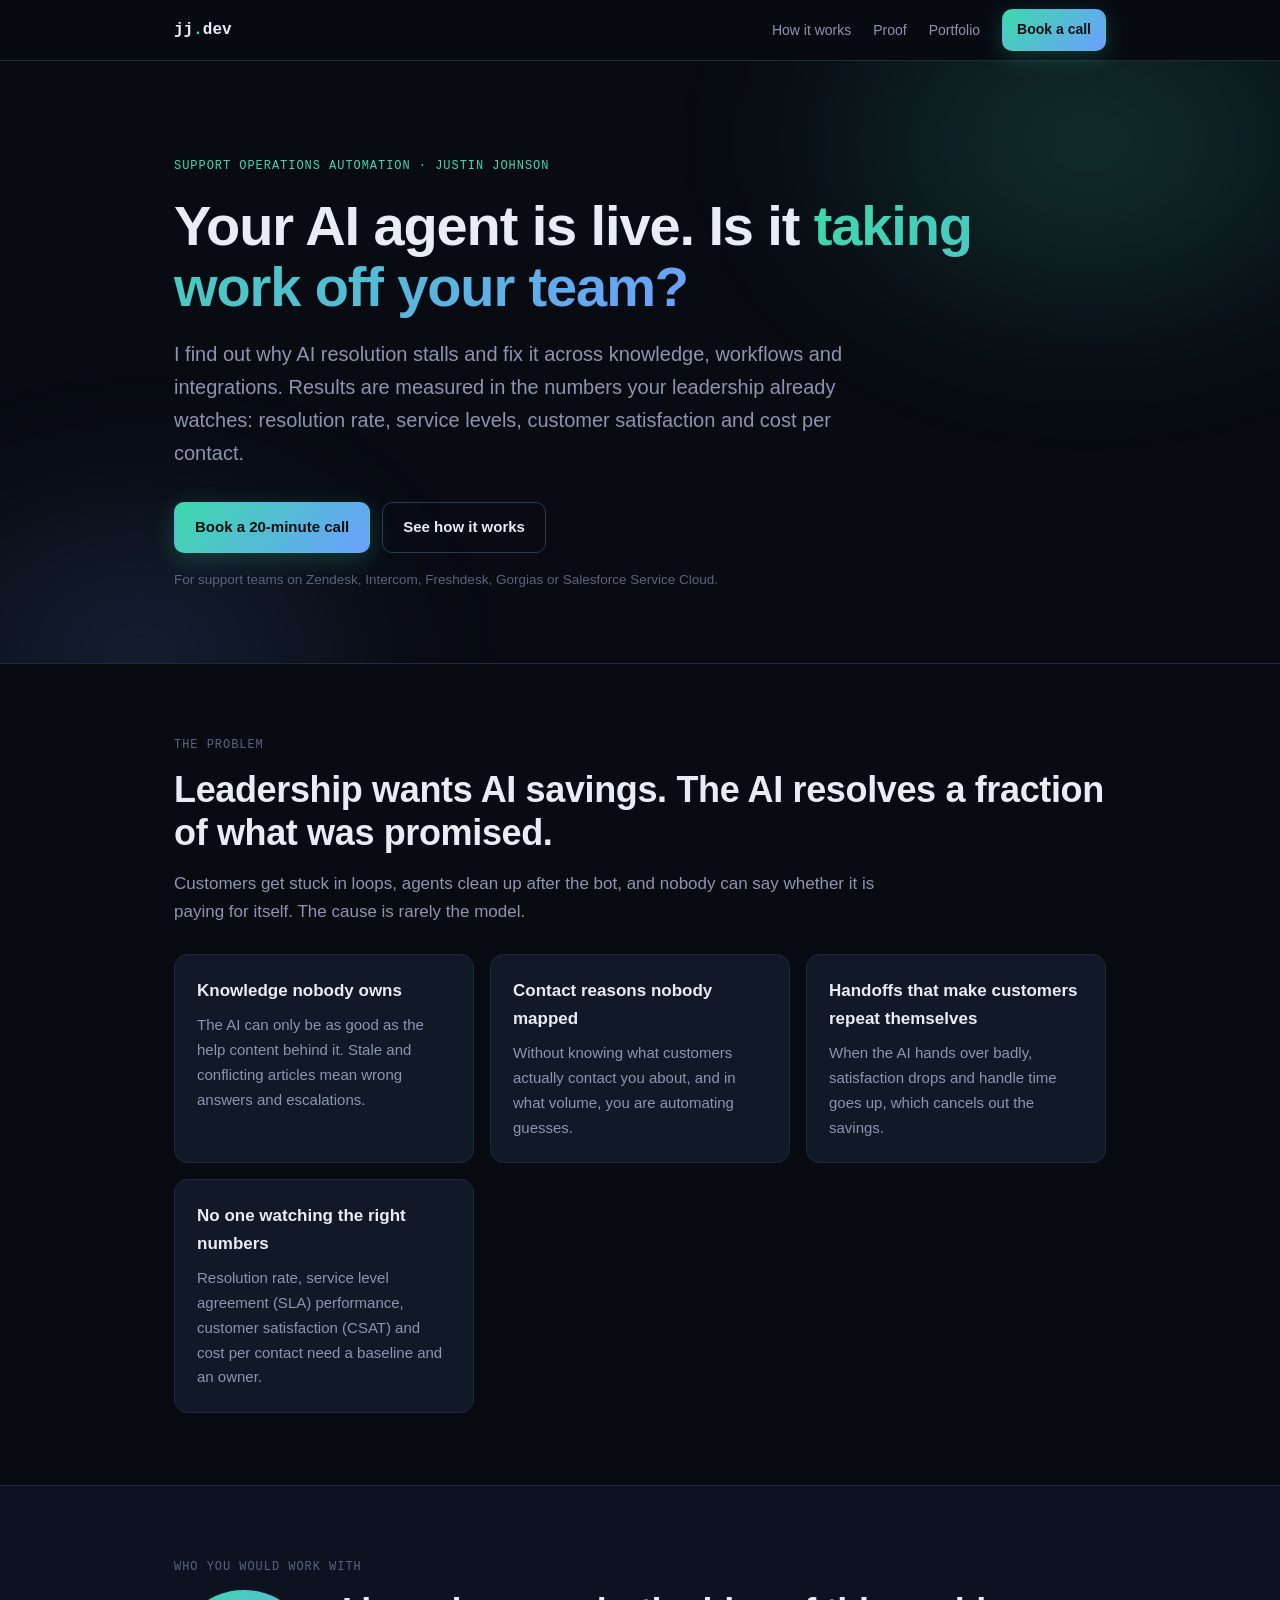
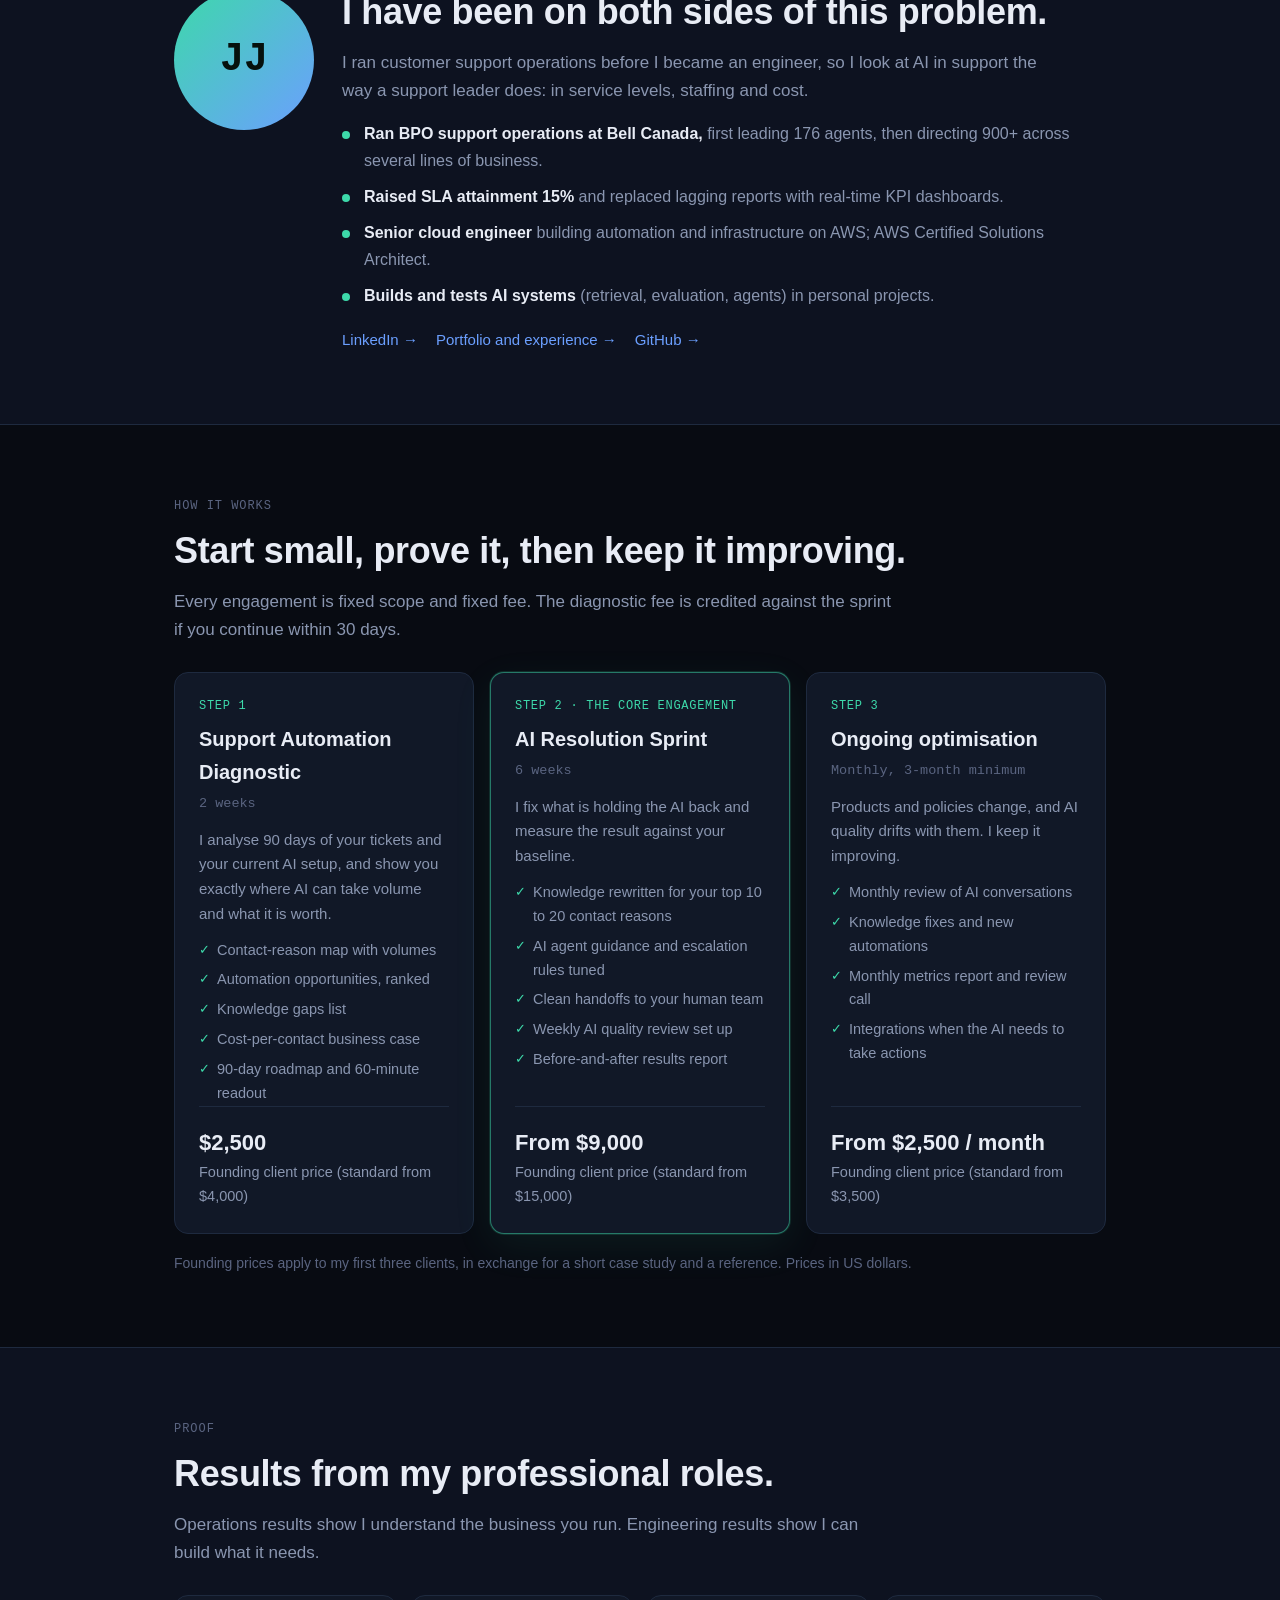
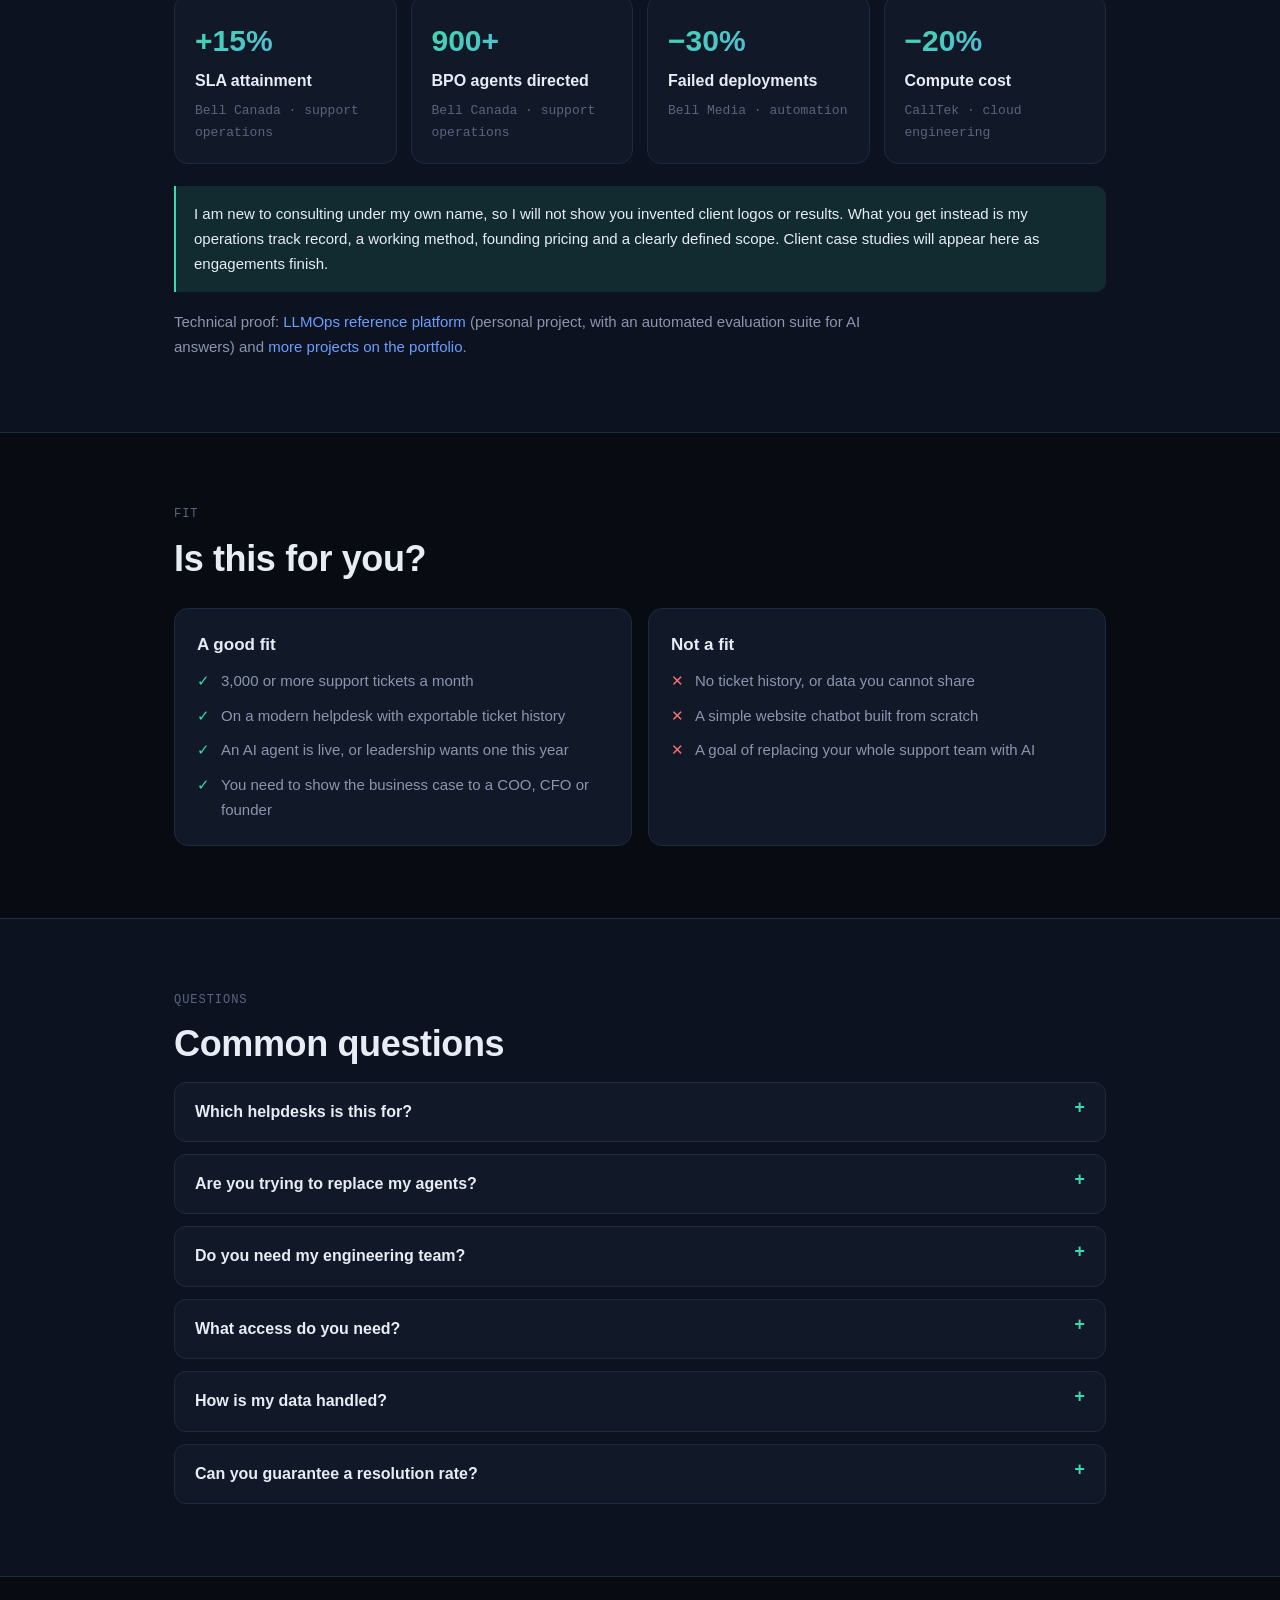
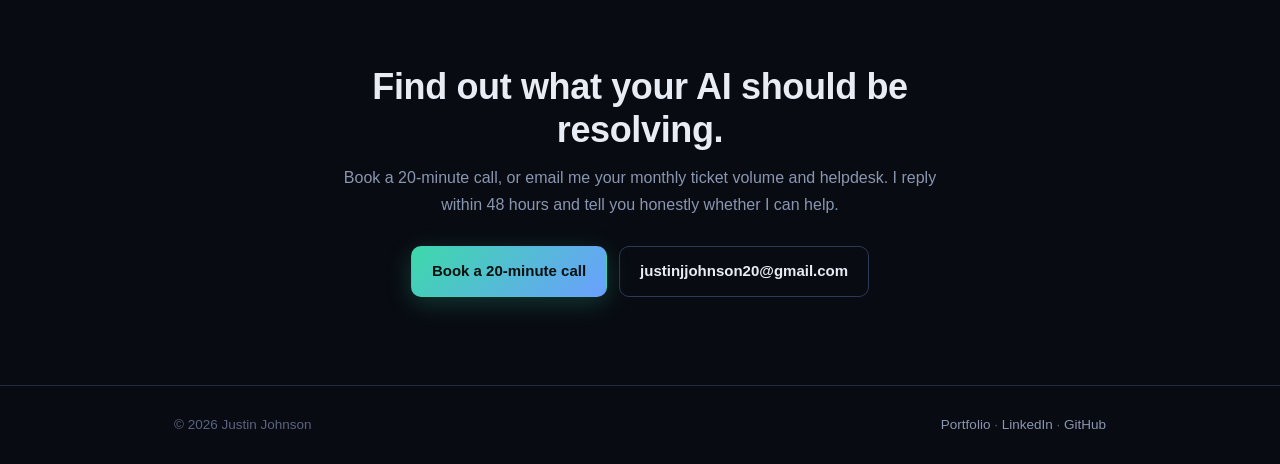
==== consulting/index.html @ 595a20ac "Add a consulting page" ====
<!DOCTYPE html>
<html lang="en">
<head>
<meta charset="UTF-8">
<meta name="viewport" content="width=device-width, initial-scale=1.0">
<title>Work with Justin Johnson · Support Operations Automation</title>
<meta name="description" content="Your AI agent is live. Is it taking work off your team? A two-week diagnostic and six-week sprint that raise AI resolution in customer support, measured in resolution rate, SLA, CSAT and cost per contact.">
<meta name="author" content="Justin Johnson">
<meta property="og:type" content="website">
<meta property="og:url" content="https://threejay20.github.io/consulting/">
<meta property="og:title" content="Your AI agent is live. Is it taking work off your team?">
<meta property="og:description" content="Support operations automation by Justin Johnson: former BPO operations leader (900+ agents), now an AWS Certified Solutions Architect.">
<meta property="og:image" content="https://threejay20.github.io/og-image.png">
<meta property="og:image:width" content="1200">
<meta property="og:image:height" content="630">
<meta name="twitter:card" content="summary_large_image">
<meta name="twitter:image" content="https://threejay20.github.io/og-image.png">
<meta name="theme-color" content="#080b12">
<style>
:root {
  --bg: #080b12;
  --bg-alt: #0d1220;
  --card: #111827;
  --border: #1e2a3f;
  --border-bright: #2a3a57;
  --text: #e8ecf5;
  --text-dim: #8a96b0;
  --text-muted: #5a6480;
  --accent: #3dd9aa;
  --accent-dim: rgba(61,217,170,0.12);
  --accent2: #6b9fff;
  --grad: linear-gradient(135deg, #3dd9aa, #6b9fff);
  --mono: 'SFMono-Regular', Consolas, 'Liberation Mono', Menlo, monospace;
}
*, *::before, *::after { box-sizing: border-box; margin: 0; padding: 0; }
html { scroll-behavior: smooth; }
body {
  background: var(--bg);
  color: var(--text);
  font-family: -apple-system, BlinkMacSystemFont, 'Segoe UI', Roboto, Helvetica, Arial, sans-serif;
  line-height: 1.65;
  overflow-x: hidden;
}
a { color: var(--accent2); text-decoration: none; }
a:hover { text-decoration: underline; }
.wrap { max-width: 980px; margin: 0 auto; padding: 0 24px; }

nav { position: sticky; top: 0; z-index: 50; background: rgba(8,11,18,0.85); backdrop-filter: blur(10px); border-bottom: 1px solid var(--border); }
nav .wrap { display: flex; align-items: center; justify-content: space-between; height: 60px; gap: 16px; }
.brand { font-family: var(--mono); font-weight: 700; color: var(--text); }
.brand .g { color: var(--accent); }
nav ul { list-style: none; display: flex; gap: 22px; align-items: center; }
nav ul a { color: var(--text-dim); font-size: 14px; }
nav ul a:hover { color: var(--text); text-decoration: none; }

.btn { display: inline-flex; align-items: center; gap: 8px; padding: 12px 20px; border-radius: 10px; font-weight: 600; font-size: 15px; border: 1px solid transparent; transition: transform .15s ease, box-shadow .15s ease; }
.btn:hover { text-decoration: none; transform: translateY(-1px); }
.btn-primary { background: var(--grad); color: #06110d; box-shadow: 0 6px 24px rgba(61,217,170,0.22); }
.btn-ghost { border-color: var(--border-bright); color: var(--text); background: transparent; }
.btn-sm { padding: 8px 14px; font-size: 14px; }

header.hero { position: relative; padding: 96px 0 72px; overflow: hidden; }
header.hero::before { content: ""; position: absolute; width: 700px; height: 480px; top: -160px; right: -160px; background: radial-gradient(ellipse, rgba(61,217,170,0.20) 0%, transparent 70%); filter: blur(60px); pointer-events: none; }
header.hero::after { content: ""; position: absolute; width: 600px; height: 420px; bottom: -200px; left: -160px; background: radial-gradient(ellipse, rgba(107,159,255,0.16) 0%, transparent 70%); filter: blur(60px); pointer-events: none; }
.hero .wrap { position: relative; z-index: 1; }
.eyebrow { font-family: var(--mono); font-size: 12px; letter-spacing: .08em; text-transform: uppercase; color: var(--accent); margin-bottom: 18px; }
h1 { font-size: clamp(34px, 6vw, 56px); line-height: 1.1; letter-spacing: -0.02em; max-width: 820px; }
h1 .g { background: var(--grad); -webkit-background-clip: text; background-clip: text; -webkit-text-fill-color: transparent; }
.lede { font-size: clamp(17px, 2.2vw, 20px); color: var(--text-dim); max-width: 700px; margin-top: 20px; }
.cta-row { display: flex; flex-wrap: wrap; gap: 12px; margin-top: 32px; }
.hero-note { margin-top: 16px; font-size: 13.5px; color: var(--text-muted); }

section { padding: 72px 0; border-top: 1px solid var(--border); }
section.alt { background: var(--bg-alt); }
.label { font-family: var(--mono); font-size: 12px; letter-spacing: .08em; text-transform: uppercase; color: var(--text-muted); margin-bottom: 12px; }
h2 { font-size: clamp(26px, 4vw, 36px); line-height: 1.2; letter-spacing: -0.01em; margin-bottom: 16px; }
p.sub { color: var(--text-dim); font-size: 17px; max-width: 720px; }

.problem-grid { display: grid; grid-template-columns: repeat(auto-fit, minmax(240px, 1fr)); gap: 16px; margin-top: 28px; }
.card { background: var(--card); border: 1px solid var(--border); border-radius: 14px; padding: 22px; }
.card h3 { font-size: 17px; margin-bottom: 8px; }
.card p { color: var(--text-dim); font-size: 15px; }

.about { display: grid; grid-template-columns: 140px 1fr; gap: 28px; align-items: start; margin-top: 8px; }
.avatar { width: 140px; height: 140px; border-radius: 50%; background: var(--grad); display: flex; align-items: center; justify-content: center; font-family: var(--mono); font-size: 40px; font-weight: 700; color: #06110d; }
.about ul { list-style: none; margin-top: 16px; display: grid; gap: 10px; }
.about li { padding-left: 22px; position: relative; color: var(--text-dim); }
.about li::before { content: ""; position: absolute; left: 0; top: 10px; width: 8px; height: 8px; border-radius: 50%; background: var(--accent); }
.about li strong { color: var(--text); }
.about-links { margin-top: 18px; display: flex; gap: 18px; flex-wrap: wrap; font-size: 15px; }

.steps { display: grid; grid-template-columns: repeat(auto-fit, minmax(260px, 1fr)); gap: 16px; margin-top: 28px; }
.step { background: var(--card); border: 1px solid var(--border); border-radius: 14px; padding: 24px; display: flex; flex-direction: column; }
.step.featured { border-color: rgba(61,217,170,0.5); box-shadow: 0 0 0 1px rgba(61,217,170,0.15), 0 12px 40px rgba(61,217,170,0.08); }
.step-num { font-family: var(--mono); font-size: 12px; color: var(--accent); letter-spacing: .06em; text-transform: uppercase; }
.step h3 { font-size: 20px; margin: 6px 0 4px; }
.step .dur { font-size: 13.5px; color: var(--text-muted); font-family: var(--mono); }
.step p { color: var(--text-dim); font-size: 15px; margin-top: 12px; }
.step ul { list-style: none; margin-top: 12px; display: grid; gap: 6px; }
.step li { font-size: 14.5px; color: var(--text-dim); padding-left: 18px; position: relative; }
.step li::before { content: "✓"; position: absolute; left: 0; color: var(--accent); font-size: 13px; }
.price { margin-top: auto; padding-top: 18px; border-top: 1px solid var(--border); font-size: 14.5px; color: var(--text-dim); }
.price strong { display: block; font-size: 22px; color: var(--text); }
.price-note { margin-top: 18px; font-size: 14px; color: var(--text-muted); }

.proof-grid { display: grid; grid-template-columns: repeat(auto-fit, minmax(210px, 1fr)); gap: 14px; margin-top: 28px; }
.proof { background: var(--card); border: 1px solid var(--border); border-radius: 14px; padding: 20px; }
.proof .num { font-size: 30px; font-weight: 700; background: var(--grad); -webkit-background-clip: text; background-clip: text; -webkit-text-fill-color: transparent; }
.proof .what { font-weight: 600; margin-top: 2px; }
.proof .where { font-size: 13px; color: var(--text-muted); font-family: var(--mono); margin-top: 6px; }
.honest { margin-top: 22px; padding: 16px 18px; border-left: 2px solid var(--accent); background: var(--accent-dim); border-radius: 0 10px 10px 0; color: var(--text); font-size: 15px; }

.fit { display: grid; grid-template-columns: repeat(auto-fit, minmax(280px, 1fr)); gap: 16px; margin-top: 28px; }
.fit ul { list-style: none; display: grid; gap: 10px; margin-top: 10px; }
.fit li { padding-left: 24px; position: relative; color: var(--text-dim); font-size: 15px; }
.fit .yes li::before { content: "✓"; position: absolute; left: 0; color: var(--accent); }
.fit .no li::before { content: "✕"; position: absolute; left: 0; color: #f87171; }

details { background: var(--card); border: 1px solid var(--border); border-radius: 12px; padding: 16px 20px; margin-top: 12px; }
details[open] { border-color: var(--border-bright); }
summary { cursor: pointer; font-weight: 600; list-style: none; display: flex; justify-content: space-between; gap: 16px; }
summary::-webkit-details-marker { display: none; }
summary::after { content: "+"; color: var(--accent); font-family: var(--mono); font-size: 18px; line-height: 1; }
details[open] summary::after { content: "−"; }
details p { color: var(--text-dim); margin-top: 10px; font-size: 15px; }

.final { text-align: center; padding: 88px 0; }
.final h2 { max-width: 700px; margin: 0 auto 14px; }
.final p { color: var(--text-dim); max-width: 600px; margin: 0 auto; }
.final .cta-row { justify-content: center; }

footer { border-top: 1px solid var(--border); padding: 28px 0; color: var(--text-muted); font-size: 13.5px; }
footer .wrap { display: flex; justify-content: space-between; gap: 12px; flex-wrap: wrap; }
footer a { color: var(--text-dim); }

@media (max-width: 720px) {
  nav ul li.hide-sm { display: none; }
  header.hero { padding: 64px 0 52px; }
  section { padding: 56px 0; }
  .about { grid-template-columns: 1fr; }
  .avatar { width: 96px; height: 96px; font-size: 28px; }
}
@media (prefers-reduced-motion: reduce) {
  html { scroll-behavior: auto; }
  .btn { transition: none; }
}
</style>
</head>
<body>

<nav>
  <div class="wrap">
    <a class="brand" href="../">jj<span class="g">.</span>dev</a>
    <ul>
      <li class="hide-sm"><a href="#how">How it works</a></li>
      <li class="hide-sm"><a href="#proof">Proof</a></li>
      <li class="hide-sm"><a href="../">Portfolio</a></li>
      <li><a class="btn btn-primary btn-sm js-book" href="mailto:justinjjohnson20@gmail.com?subject=20-minute%20call%20about%20support%20AI">Book a call</a></li>
    </ul>
  </div>
</nav>

<header class="hero">
  <div class="wrap">
    <div class="eyebrow">Support operations automation · Justin Johnson</div>
    <h1>Your AI agent is live. Is it <span class="g">taking work off your team?</span></h1>
    <p class="lede">I find out why AI resolution stalls and fix it across knowledge, workflows and integrations. Results are measured in the numbers your leadership already watches: resolution rate, service levels, customer satisfaction and cost per contact.</p>
    <div class="cta-row">
      <a class="btn btn-primary js-book" href="mailto:justinjjohnson20@gmail.com?subject=20-minute%20call%20about%20support%20AI">Book a 20-minute call</a>
      <a class="btn btn-ghost" href="#how">See how it works</a>
    </div>
    <p class="hero-note">For support teams on Zendesk, Intercom, Freshdesk, Gorgias or Salesforce Service Cloud.</p>
  </div>
</header>

<section id="problem">
  <div class="wrap">
    <div class="label">The problem</div>
    <h2>Leadership wants AI savings. The AI resolves a fraction of what was promised.</h2>
    <p class="sub">Customers get stuck in loops, agents clean up after the bot, and nobody can say whether it is paying for itself. The cause is rarely the model.</p>
    <div class="problem-grid">
      <div class="card">
        <h3>Knowledge nobody owns</h3>
        <p>The AI can only be as good as the help content behind it. Stale and conflicting articles mean wrong answers and escalations.</p>
      </div>
      <div class="card">
        <h3>Contact reasons nobody mapped</h3>
        <p>Without knowing what customers actually contact you about, and in what volume, you are automating guesses.</p>
      </div>
      <div class="card">
        <h3>Handoffs that make customers repeat themselves</h3>
        <p>When the AI hands over badly, satisfaction drops and handle time goes up, which cancels out the savings.</p>
      </div>
      <div class="card">
        <h3>No one watching the right numbers</h3>
        <p>Resolution rate, service level agreement (SLA) performance, customer satisfaction (CSAT) and cost per contact need a baseline and an owner.</p>
      </div>
    </div>
  </div>
</section>

<section id="about" class="alt">
  <div class="wrap">
    <div class="label">Who you would work with</div>
    <div class="about">
      <div class="avatar" aria-hidden="true">JJ</div>
      <div>
        <h2>I have been on both sides of this problem.</h2>
        <p class="sub">I ran customer support operations before I became an engineer, so I look at AI in support the way a support leader does: in service levels, staffing and cost.</p>
        <ul>
          <li><strong>Ran BPO support operations at Bell Canada,</strong> first leading 176 agents, then directing 900+ across several lines of business.</li>
          <li><strong>Raised SLA attainment 15%</strong> and replaced lagging reports with real-time KPI dashboards.</li>
          <li><strong>Senior cloud engineer</strong> building automation and infrastructure on AWS; AWS Certified Solutions Architect.</li>
          <li><strong>Builds and tests AI systems</strong> (retrieval, evaluation, agents) in personal projects.</li>
        </ul>
        <div class="about-links">
          <a href="https://linkedin.com/in/justinjjohnson1" target="_blank" rel="noopener">LinkedIn →</a>
          <a href="../">Portfolio and experience →</a>
          <a href="https://github.com/threejay20" target="_blank" rel="noopener">GitHub →</a>
        </div>
      </div>
    </div>
  </div>
</section>

<section id="how">
  <div class="wrap">
    <div class="label">How it works</div>
    <h2>Start small, prove it, then keep it improving.</h2>
    <p class="sub">Every engagement is fixed scope and fixed fee. The diagnostic fee is credited against the sprint if you continue within 30 days.</p>
    <div class="steps">
      <div class="step">
        <div class="step-num">Step 1</div>
        <h3>Support Automation Diagnostic</h3>
        <div class="dur">2 weeks</div>
        <p>I analyse 90 days of your tickets and your current AI setup, and show you exactly where AI can take volume and what it is worth.</p>
        <ul>
          <li>Contact-reason map with volumes</li>
          <li>Automation opportunities, ranked</li>
          <li>Knowledge gaps list</li>
          <li>Cost-per-contact business case</li>
          <li>90-day roadmap and 60-minute readout</li>
        </ul>
        <div class="price"><strong>$2,500</strong>Founding client price (standard from $4,000)</div>
      </div>
      <div class="step featured">
        <div class="step-num">Step 2 · The core engagement</div>
        <h3>AI Resolution Sprint</h3>
        <div class="dur">6 weeks</div>
        <p>I fix what is holding the AI back and measure the result against your baseline.</p>
        <ul>
          <li>Knowledge rewritten for your top 10 to 20 contact reasons</li>
          <li>AI agent guidance and escalation rules tuned</li>
          <li>Clean handoffs to your human team</li>
          <li>Weekly AI quality review set up</li>
          <li>Before-and-after results report</li>
        </ul>
        <div class="price"><strong>From $9,000</strong>Founding client price (standard from $15,000)</div>
      </div>
      <div class="step">
        <div class="step-num">Step 3</div>
        <h3>Ongoing optimisation</h3>
        <div class="dur">Monthly, 3-month minimum</div>
        <p>Products and policies change, and AI quality drifts with them. I keep it improving.</p>
        <ul>
          <li>Monthly review of AI conversations</li>
          <li>Knowledge fixes and new automations</li>
          <li>Monthly metrics report and review call</li>
          <li>Integrations when the AI needs to take actions</li>
        </ul>
        <div class="price"><strong>From $2,500 / month</strong>Founding client price (standard from $3,500)</div>
      </div>
    </div>
    <p class="price-note">Founding prices apply to my first three clients, in exchange for a short case study and a reference. Prices in US dollars.</p>
  </div>
</section>

<section id="proof" class="alt">
  <div class="wrap">
    <div class="label">Proof</div>
    <h2>Results from my professional roles.</h2>
    <p class="sub">Operations results show I understand the business you run. Engineering results show I can build what it needs.</p>
    <div class="proof-grid">
      <div class="proof"><div class="num">+15%</div><div class="what">SLA attainment</div><div class="where">Bell Canada · support operations</div></div>
      <div class="proof"><div class="num">900+</div><div class="what">BPO agents directed</div><div class="where">Bell Canada · support operations</div></div>
      <div class="proof"><div class="num">−30%</div><div class="what">Failed deployments</div><div class="where">Bell Media · automation</div></div>
      <div class="proof"><div class="num">−20%</div><div class="what">Compute cost</div><div class="where">CallTek · cloud engineering</div></div>
    </div>
    <div class="honest">I am new to consulting under my own name, so I will not show you invented client logos or results. What you get instead is my operations track record, a working method, founding pricing and a clearly defined scope. Client case studies will appear here as engagements finish.</div>
    <p class="sub" style="margin-top:18px;font-size:15px">Technical proof: <a href="https://github.com/threejay20/homelab-ai-stack" target="_blank" rel="noopener">LLMOps reference platform</a> (personal project, with an automated evaluation suite for AI answers) and <a href="../#projects">more projects on the portfolio</a>.</p>
  </div>
</section>

<section id="fit">
  <div class="wrap">
    <div class="label">Fit</div>
    <h2>Is this for you?</h2>
    <div class="fit">
      <div class="card yes">
        <h3>A good fit</h3>
        <ul>
          <li>3,000 or more support tickets a month</li>
          <li>On a modern helpdesk with exportable ticket history</li>
          <li>An AI agent is live, or leadership wants one this year</li>
          <li>You need to show the business case to a COO, CFO or founder</li>
        </ul>
      </div>
      <div class="card no">
        <h3>Not a fit</h3>
        <ul>
          <li>No ticket history, or data you cannot share</li>
          <li>A simple website chatbot built from scratch</li>
          <li>A goal of replacing your whole support team with AI</li>
        </ul>
      </div>
    </div>
  </div>
</section>

<section id="faq" class="alt">
  <div class="wrap">
    <div class="label">Questions</div>
    <h2>Common questions</h2>
    <details>
      <summary>Which helpdesks is this for?</summary>
      <p>Zendesk, Intercom, Freshdesk, Gorgias and Salesforce Service Cloud. If you use something else, ask; the method works on any system that can export ticket history.</p>
    </details>
    <details>
      <summary>Are you trying to replace my agents?</summary>
      <p>No. The goal is a blended team: AI handles the repetitive contacts well, and your people handle the ones that need judgment, with clean handoffs between them.</p>
    </details>
    <details>
      <summary>Do you need my engineering team?</summary>
      <p>Not for the diagnostic or the sprint. Integrations (for example, letting the AI check an order or process a refund) need an engineering contact and API access, and I build them myself.</p>
    </details>
    <details>
      <summary>What access do you need?</summary>
      <p>A ticket export for the diagnostic, plus read access to your helpdesk and AI configuration. For the sprint, admin access to the help centre and AI settings, with your approval on changes.</p>
    </details>
    <details>
      <summary>How is my data handled?</summary>
      <p>I work from exports or read-only access, remove personal details before analysis wherever possible, sign a non-disclosure agreement (NDA) on request, and delete your data when the engagement ends.</p>
    </details>
    <details>
      <summary>Can you guarantee a resolution rate?</summary>
      <p>Not before I have seen your data. After the diagnostic, I agree specific targets with you for the sprint and report against your baseline every week.</p>
    </details>
  </div>
</section>

<section class="final">
  <div class="wrap">
    <h2>Find out what your AI should be resolving.</h2>
    <p>Book a 20-minute call, or email me your monthly ticket volume and helpdesk. I reply within 48 hours and tell you honestly whether I can help.</p>
    <div class="cta-row" style="margin-top:28px">
      <a class="btn btn-primary js-book" href="mailto:justinjjohnson20@gmail.com?subject=20-minute%20call%20about%20support%20AI">Book a 20-minute call</a>
      <a class="btn btn-ghost" href="mailto:justinjjohnson20@gmail.com?subject=Support%20AI%20question">justinjjohnson20@gmail.com</a>
    </div>
  </div>
</section>

<footer>
  <div class="wrap">
    <span>© 2026 Justin Johnson</span>
    <span><a href="../">Portfolio</a> · <a href="https://linkedin.com/in/justinjjohnson1" target="_blank" rel="noopener">LinkedIn</a> · <a href="https://github.com/threejay20" target="_blank" rel="noopener">GitHub</a></span>
  </div>
</footer>

<script>
/* Paste your Cal.com or Calendly link here to switch every "Book a call" button from email to a scheduler. */
const BOOKING_URL = '';
if (BOOKING_URL) {
  document.querySelectorAll('.js-book').forEach(a => {
    a.href = BOOKING_URL;
    a.target = '_blank';
    a.rel = 'noopener';
  });
}
</script>
</body>
</html>
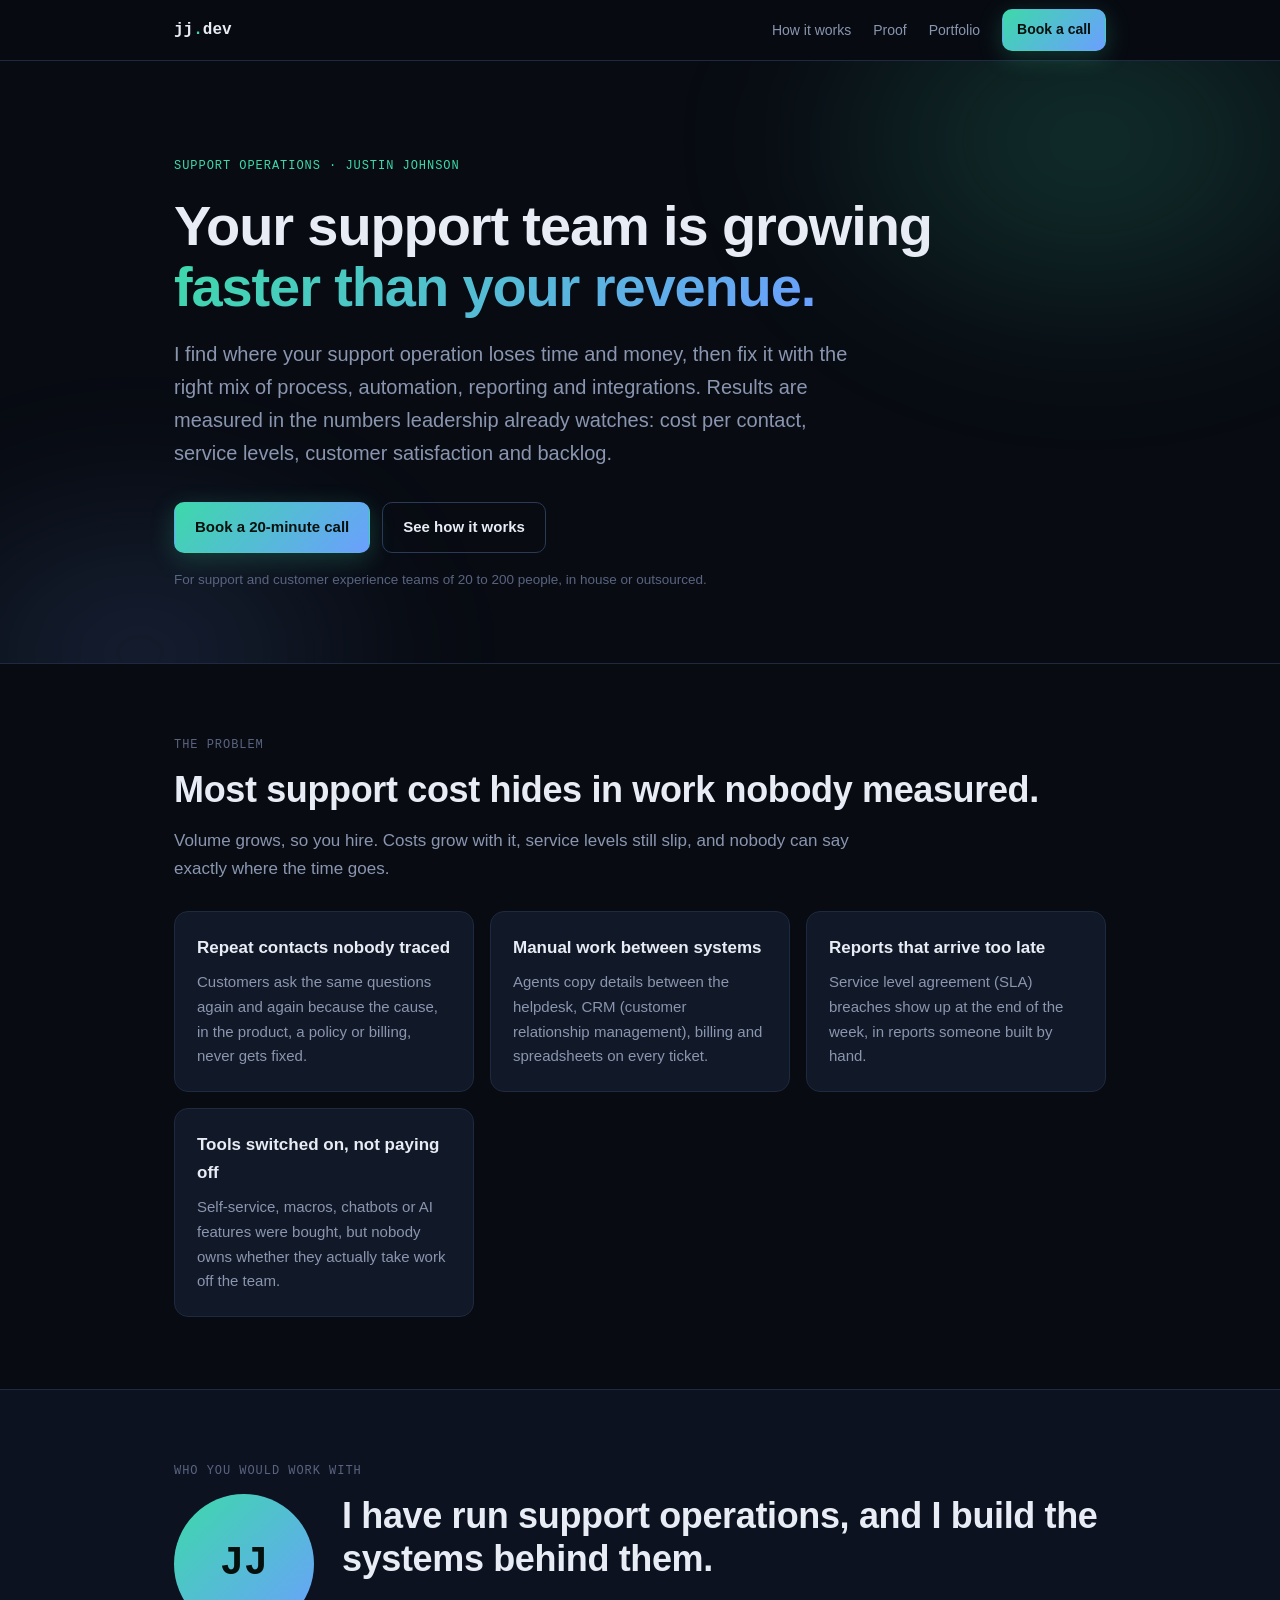
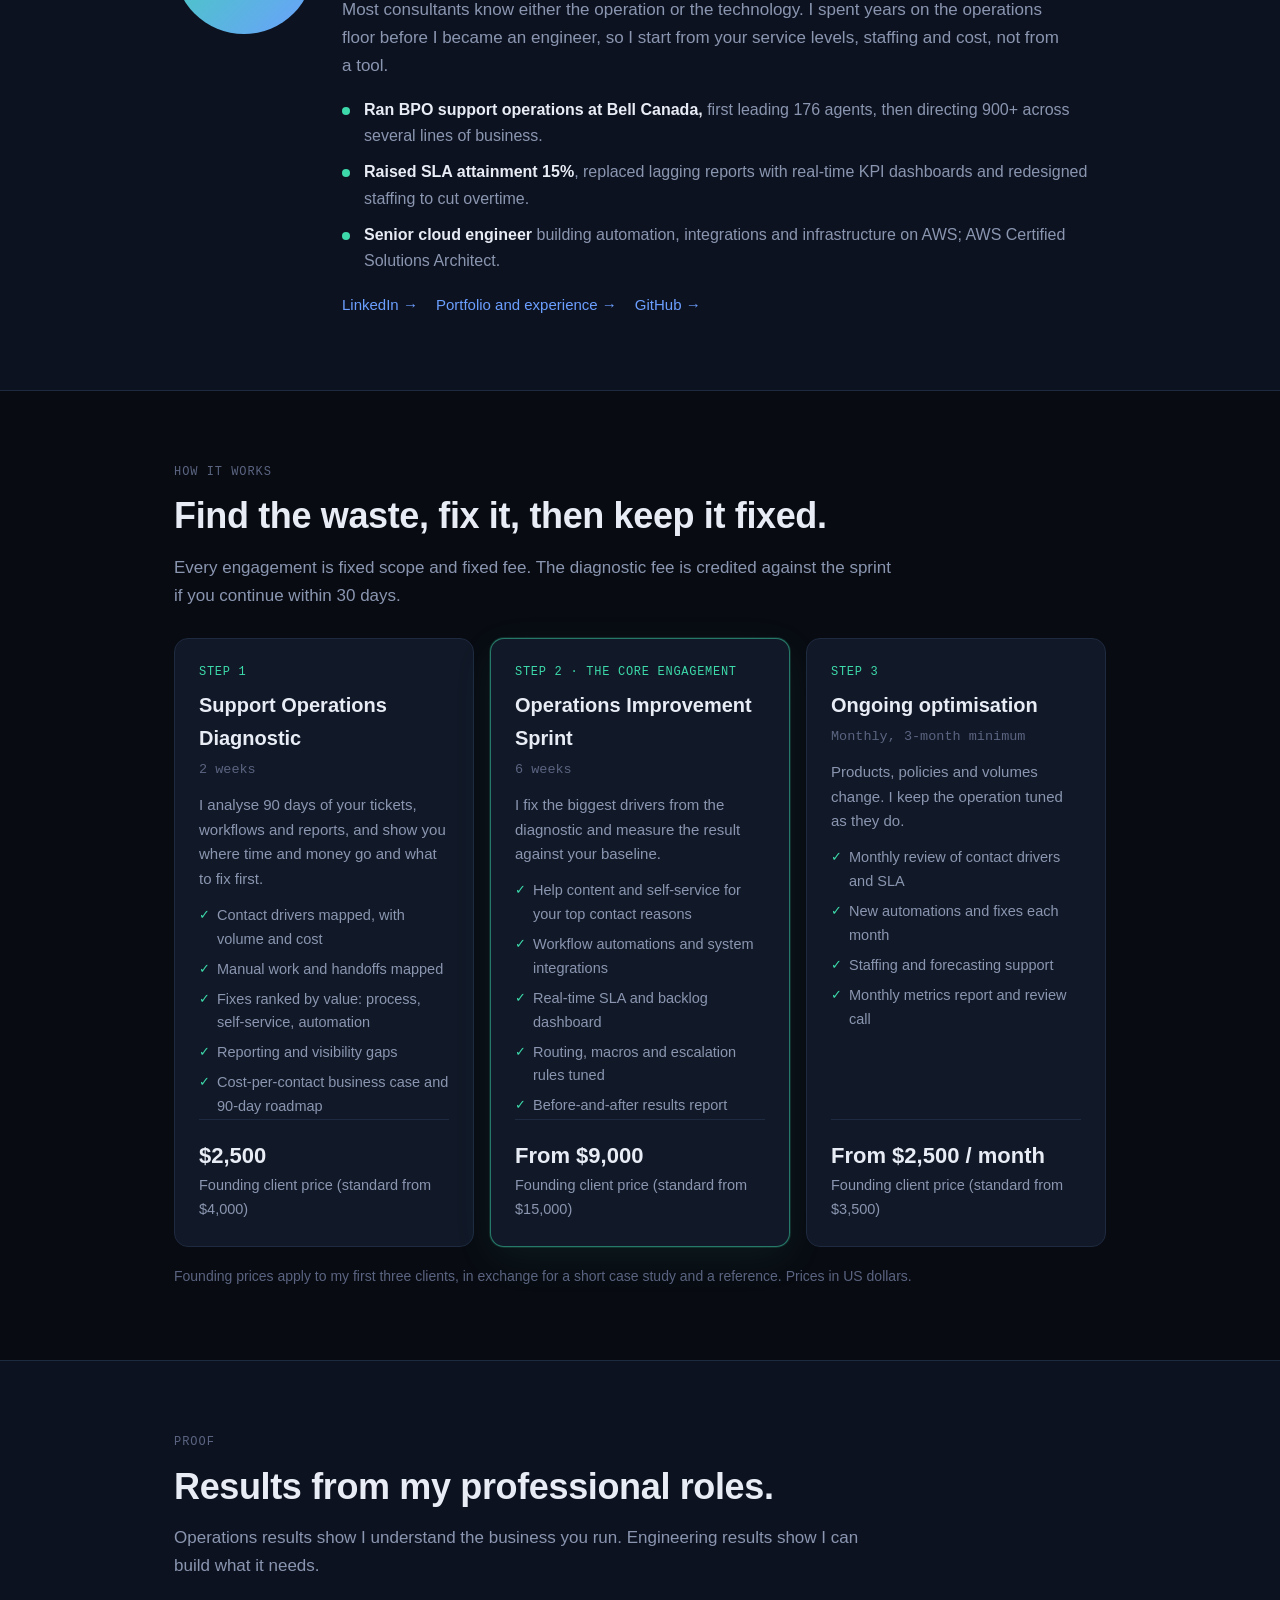
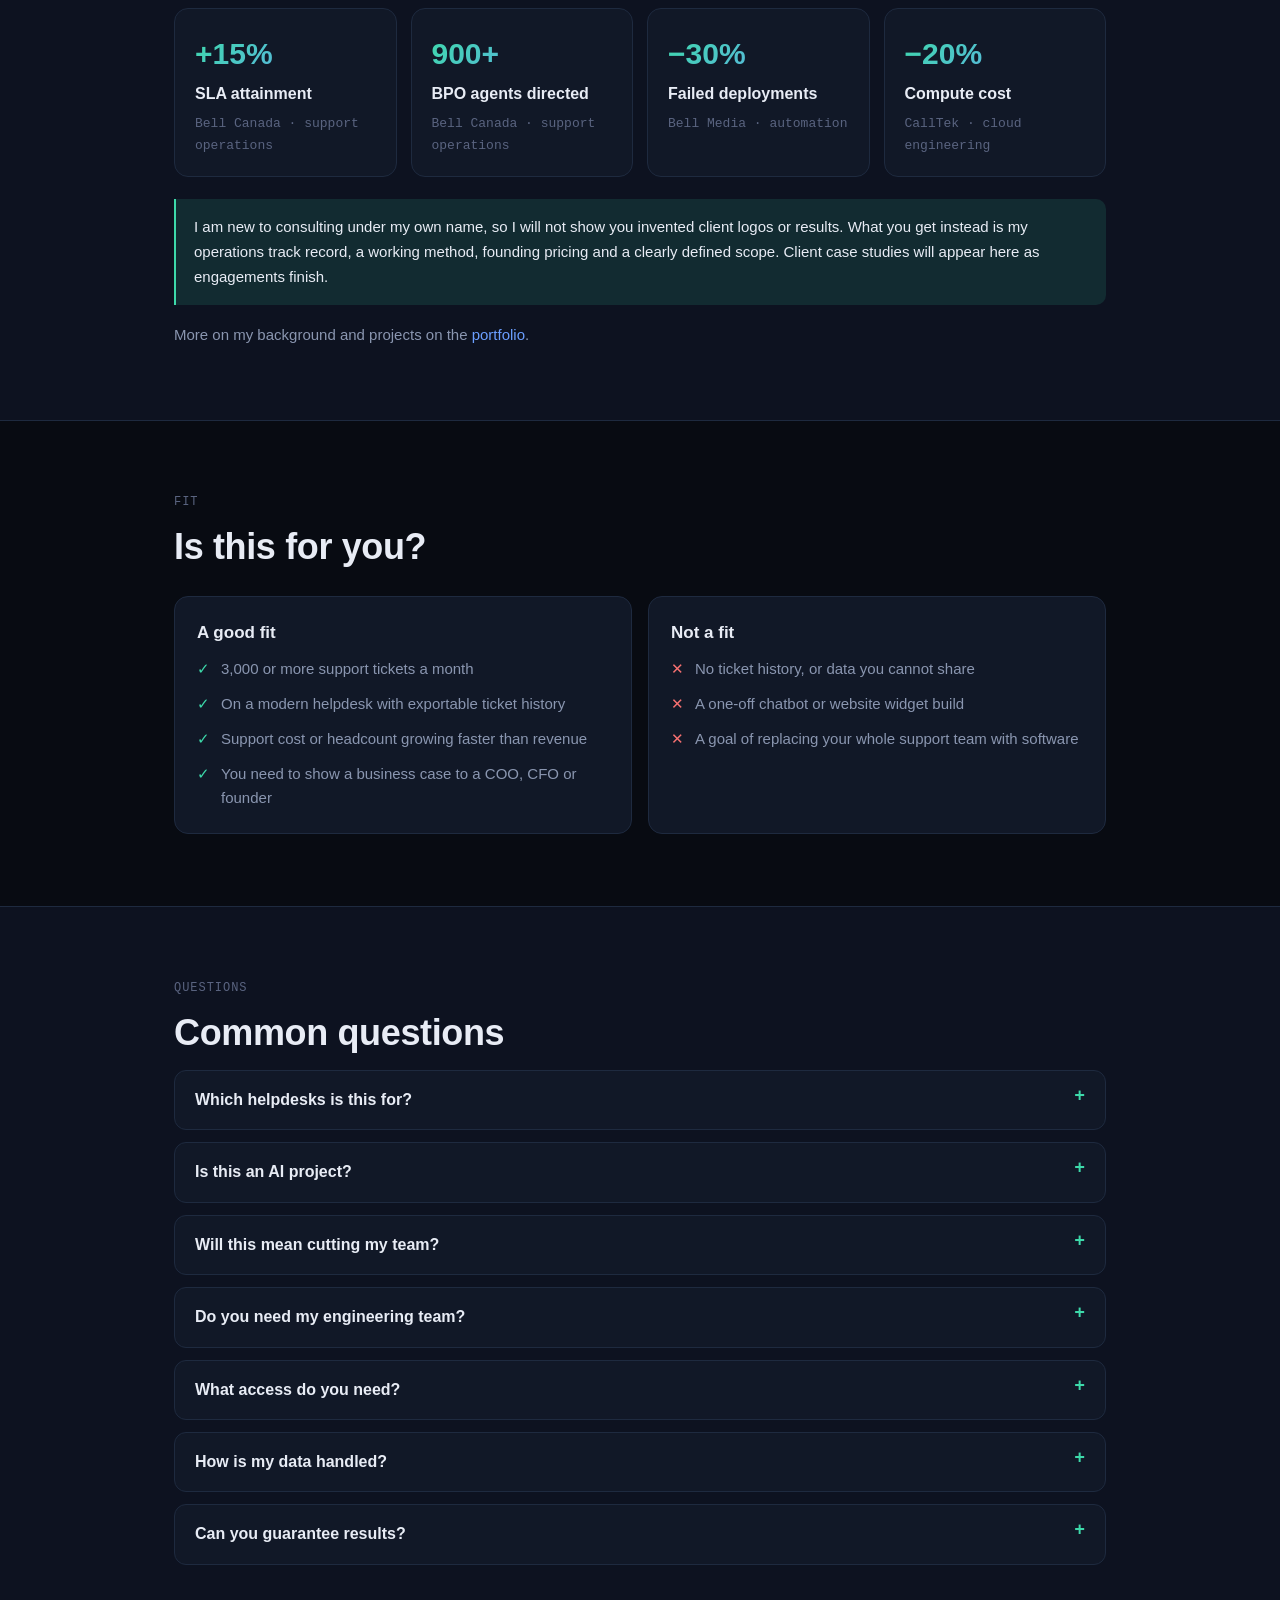
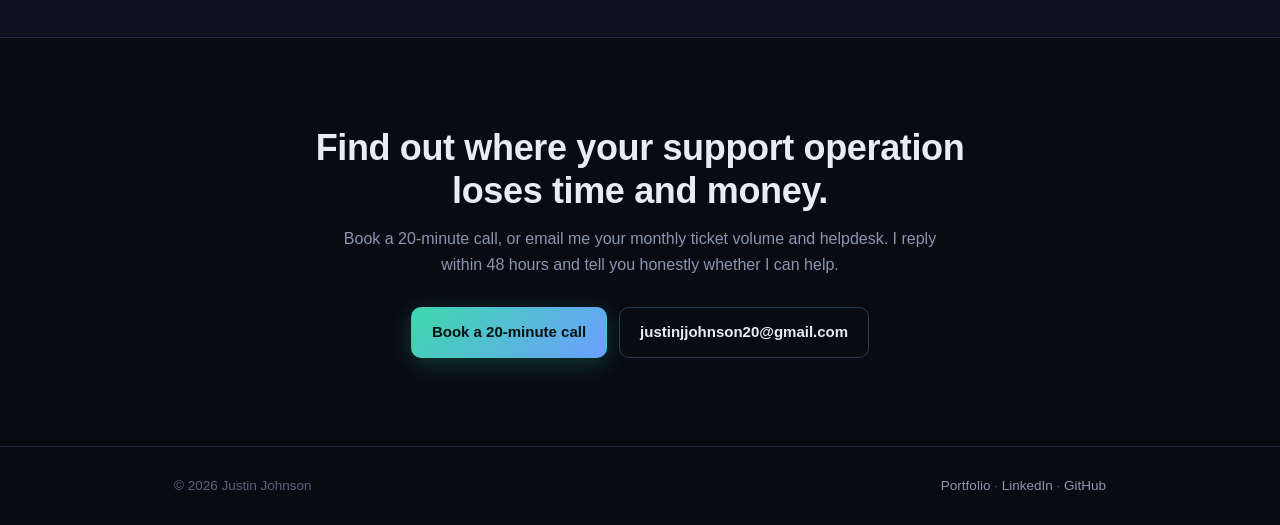
==== commit 2eea21a1: "Rewrite the consulting page around support operations" ====
--- a/consulting/index.html
+++ b/consulting/index.html
@@ -3,13 +3,13 @@
 <head>
 <meta charset="UTF-8">
 <meta name="viewport" content="width=device-width, initial-scale=1.0">
-<title>Work with Justin Johnson · Support Operations Automation</title>
-<meta name="description" content="Your AI agent is live. Is it taking work off your team? A two-week diagnostic and six-week sprint that raise AI resolution in customer support, measured in resolution rate, SLA, CSAT and cost per contact.">
+<title>Work with Justin Johnson · Support Operations</title>
+<meta name="description" content="Your support team is growing faster than your revenue. A two-week diagnostic and six-week sprint that cut cost per contact and protect service levels.">
 <meta name="author" content="Justin Johnson">
 <meta property="og:type" content="website">
 <meta property="og:url" content="https://threejay20.github.io/consulting/">
-<meta property="og:title" content="Your AI agent is live. Is it taking work off your team?">
-<meta property="og:description" content="Support operations automation by Justin Johnson: former BPO operations leader (900+ agents), now an AWS Certified Solutions Architect.">
+<meta property="og:title" content="Your support team is growing faster than your revenue.">
+<meta property="og:description" content="Support operations consulting by Justin Johnson: former BPO operations leader (900+ agents), now an AWS Certified Solutions Architect.">
 <meta property="og:image" content="https://threejay20.github.io/og-image.png">
 <meta property="og:image:width" content="1200">
 <meta property="og:image:height" content="630">
@@ -155,45 +155,45 @@
       <li class="hide-sm"><a href="#how">How it works</a></li>
       <li class="hide-sm"><a href="#proof">Proof</a></li>
       <li class="hide-sm"><a href="../">Portfolio</a></li>
-      <li><a class="btn btn-primary btn-sm js-book" href="mailto:justinjjohnson20@gmail.com?subject=20-minute%20call%20about%20support%20AI">Book a call</a></li>
+      <li><a class="btn btn-primary btn-sm js-book" href="mailto:justinjjohnson20@gmail.com?subject=20-minute%20call%20about%20support%20operations">Book a call</a></li>
     </ul>
   </div>
 </nav>
 
 <header class="hero">
   <div class="wrap">
-    <div class="eyebrow">Support operations automation · Justin Johnson</div>
-    <h1>Your AI agent is live. Is it <span class="g">taking work off your team?</span></h1>
-    <p class="lede">I find out why AI resolution stalls and fix it across knowledge, workflows and integrations. Results are measured in the numbers your leadership already watches: resolution rate, service levels, customer satisfaction and cost per contact.</p>
+    <div class="eyebrow">Support operations · Justin Johnson</div>
+    <h1>Your support team is growing <span class="g">faster than your revenue.</span></h1>
+    <p class="lede">I find where your support operation loses time and money, then fix it with the right mix of process, automation, reporting and integrations. Results are measured in the numbers leadership already watches: cost per contact, service levels, customer satisfaction and backlog.</p>
     <div class="cta-row">
-      <a class="btn btn-primary js-book" href="mailto:justinjjohnson20@gmail.com?subject=20-minute%20call%20about%20support%20AI">Book a 20-minute call</a>
+      <a class="btn btn-primary js-book" href="mailto:justinjjohnson20@gmail.com?subject=20-minute%20call%20about%20support%20operations">Book a 20-minute call</a>
       <a class="btn btn-ghost" href="#how">See how it works</a>
     </div>
-    <p class="hero-note">For support teams on Zendesk, Intercom, Freshdesk, Gorgias or Salesforce Service Cloud.</p>
+    <p class="hero-note">For support and customer experience teams of 20 to 200 people, in house or outsourced.</p>
   </div>
 </header>
 
 <section id="problem">
   <div class="wrap">
     <div class="label">The problem</div>
-    <h2>Leadership wants AI savings. The AI resolves a fraction of what was promised.</h2>
-    <p class="sub">Customers get stuck in loops, agents clean up after the bot, and nobody can say whether it is paying for itself. The cause is rarely the model.</p>
+    <h2>Most support cost hides in work nobody measured.</h2>
+    <p class="sub">Volume grows, so you hire. Costs grow with it, service levels still slip, and nobody can say exactly where the time goes.</p>
     <div class="problem-grid">
       <div class="card">
-        <h3>Knowledge nobody owns</h3>
-        <p>The AI can only be as good as the help content behind it. Stale and conflicting articles mean wrong answers and escalations.</p>
+        <h3>Repeat contacts nobody traced</h3>
+        <p>Customers ask the same questions again and again because the cause, in the product, a policy or billing, never gets fixed.</p>
       </div>
       <div class="card">
-        <h3>Contact reasons nobody mapped</h3>
-        <p>Without knowing what customers actually contact you about, and in what volume, you are automating guesses.</p>
+        <h3>Manual work between systems</h3>
+        <p>Agents copy details between the helpdesk, CRM (customer relationship management), billing and spreadsheets on every ticket.</p>
       </div>
       <div class="card">
-        <h3>Handoffs that make customers repeat themselves</h3>
-        <p>When the AI hands over badly, satisfaction drops and handle time goes up, which cancels out the savings.</p>
+        <h3>Reports that arrive too late</h3>
+        <p>Service level agreement (SLA) breaches show up at the end of the week, in reports someone built by hand.</p>
       </div>
       <div class="card">
-        <h3>No one watching the right numbers</h3>
-        <p>Resolution rate, service level agreement (SLA) performance, customer satisfaction (CSAT) and cost per contact need a baseline and an owner.</p>
+        <h3>Tools switched on, not paying off</h3>
+        <p>Self-service, macros, chatbots or AI features were bought, but nobody owns whether they actually take work off the team.</p>
       </div>
     </div>
   </div>
@@ -205,13 +205,12 @@
     <div class="about">
       <div class="avatar" aria-hidden="true">JJ</div>
       <div>
-        <h2>I have been on both sides of this problem.</h2>
-        <p class="sub">I ran customer support operations before I became an engineer, so I look at AI in support the way a support leader does: in service levels, staffing and cost.</p>
+        <h2>I have run support operations, and I build the systems behind them.</h2>
+        <p class="sub">Most consultants know either the operation or the technology. I spent years on the operations floor before I became an engineer, so I start from your service levels, staffing and cost, not from a tool.</p>
         <ul>
           <li><strong>Ran BPO support operations at Bell Canada,</strong> first leading 176 agents, then directing 900+ across several lines of business.</li>
-          <li><strong>Raised SLA attainment 15%</strong> and replaced lagging reports with real-time KPI dashboards.</li>
-          <li><strong>Senior cloud engineer</strong> building automation and infrastructure on AWS; AWS Certified Solutions Architect.</li>
-          <li><strong>Builds and tests AI systems</strong> (retrieval, evaluation, agents) in personal projects.</li>
+          <li><strong>Raised SLA attainment 15%</strong>, replaced lagging reports with real-time KPI dashboards and redesigned staffing to cut overtime.</li>
+          <li><strong>Senior cloud engineer</strong> building automation, integrations and infrastructure on AWS; AWS Certified Solutions Architect.</li>
         </ul>
         <div class="about-links">
           <a href="https://linkedin.com/in/justinjjohnson1" target="_blank" rel="noopener">LinkedIn →</a>
@@ -226,33 +225,33 @@
 <section id="how">
   <div class="wrap">
     <div class="label">How it works</div>
-    <h2>Start small, prove it, then keep it improving.</h2>
+    <h2>Find the waste, fix it, then keep it fixed.</h2>
     <p class="sub">Every engagement is fixed scope and fixed fee. The diagnostic fee is credited against the sprint if you continue within 30 days.</p>
     <div class="steps">
       <div class="step">
         <div class="step-num">Step 1</div>
-        <h3>Support Automation Diagnostic</h3>
+        <h3>Support Operations Diagnostic</h3>
         <div class="dur">2 weeks</div>
-        <p>I analyse 90 days of your tickets and your current AI setup, and show you exactly where AI can take volume and what it is worth.</p>
-        <ul>
-          <li>Contact-reason map with volumes</li>
-          <li>Automation opportunities, ranked</li>
-          <li>Knowledge gaps list</li>
-          <li>Cost-per-contact business case</li>
-          <li>90-day roadmap and 60-minute readout</li>
+        <p>I analyse 90 days of your tickets, workflows and reports, and show you where time and money go and what to fix first.</p>
+        <ul>
+          <li>Contact drivers mapped, with volume and cost</li>
+          <li>Manual work and handoffs mapped</li>
+          <li>Fixes ranked by value: process, self-service, automation</li>
+          <li>Reporting and visibility gaps</li>
+          <li>Cost-per-contact business case and 90-day roadmap</li>
         </ul>
         <div class="price"><strong>$2,500</strong>Founding client price (standard from $4,000)</div>
       </div>
       <div class="step featured">
         <div class="step-num">Step 2 · The core engagement</div>
-        <h3>AI Resolution Sprint</h3>
+        <h3>Operations Improvement Sprint</h3>
         <div class="dur">6 weeks</div>
-        <p>I fix what is holding the AI back and measure the result against your baseline.</p>
-        <ul>
-          <li>Knowledge rewritten for your top 10 to 20 contact reasons</li>
-          <li>AI agent guidance and escalation rules tuned</li>
-          <li>Clean handoffs to your human team</li>
-          <li>Weekly AI quality review set up</li>
+        <p>I fix the biggest drivers from the diagnostic and measure the result against your baseline.</p>
+        <ul>
+          <li>Help content and self-service for your top contact reasons</li>
+          <li>Workflow automations and system integrations</li>
+          <li>Real-time SLA and backlog dashboard</li>
+          <li>Routing, macros and escalation rules tuned</li>
           <li>Before-and-after results report</li>
         </ul>
         <div class="price"><strong>From $9,000</strong>Founding client price (standard from $15,000)</div>
@@ -261,12 +260,12 @@
         <div class="step-num">Step 3</div>
         <h3>Ongoing optimisation</h3>
         <div class="dur">Monthly, 3-month minimum</div>
-        <p>Products and policies change, and AI quality drifts with them. I keep it improving.</p>
-        <ul>
-          <li>Monthly review of AI conversations</li>
-          <li>Knowledge fixes and new automations</li>
+        <p>Products, policies and volumes change. I keep the operation tuned as they do.</p>
+        <ul>
+          <li>Monthly review of contact drivers and SLA</li>
+          <li>New automations and fixes each month</li>
+          <li>Staffing and forecasting support</li>
           <li>Monthly metrics report and review call</li>
-          <li>Integrations when the AI needs to take actions</li>
         </ul>
         <div class="price"><strong>From $2,500 / month</strong>Founding client price (standard from $3,500)</div>
       </div>
@@ -287,7 +286,7 @@
       <div class="proof"><div class="num">−20%</div><div class="what">Compute cost</div><div class="where">CallTek · cloud engineering</div></div>
     </div>
     <div class="honest">I am new to consulting under my own name, so I will not show you invented client logos or results. What you get instead is my operations track record, a working method, founding pricing and a clearly defined scope. Client case studies will appear here as engagements finish.</div>
-    <p class="sub" style="margin-top:18px;font-size:15px">Technical proof: <a href="https://github.com/threejay20/homelab-ai-stack" target="_blank" rel="noopener">LLMOps reference platform</a> (personal project, with an automated evaluation suite for AI answers) and <a href="../#projects">more projects on the portfolio</a>.</p>
+    <p class="sub" style="margin-top:18px;font-size:15px">More on my background and projects on the <a href="../">portfolio</a>.</p>
   </div>
 </section>
 
@@ -301,16 +300,16 @@
         <ul>
           <li>3,000 or more support tickets a month</li>
           <li>On a modern helpdesk with exportable ticket history</li>
-          <li>An AI agent is live, or leadership wants one this year</li>
-          <li>You need to show the business case to a COO, CFO or founder</li>
+          <li>Support cost or headcount growing faster than revenue</li>
+          <li>You need to show a business case to a COO, CFO or founder</li>
         </ul>
       </div>
       <div class="card no">
         <h3>Not a fit</h3>
         <ul>
           <li>No ticket history, or data you cannot share</li>
-          <li>A simple website chatbot built from scratch</li>
-          <li>A goal of replacing your whole support team with AI</li>
+          <li>A one-off chatbot or website widget build</li>
+          <li>A goal of replacing your whole support team with software</li>
         </ul>
       </div>
     </div>
@@ -326,23 +325,27 @@
       <p>Zendesk, Intercom, Freshdesk, Gorgias and Salesforce Service Cloud. If you use something else, ask; the method works on any system that can export ticket history.</p>
     </details>
     <details>
-      <summary>Are you trying to replace my agents?</summary>
-      <p>No. The goal is a blended team: AI handles the repetitive contacts well, and your people handle the ones that need judgment, with clean handoffs between them.</p>
+      <summary>Is this an AI project?</summary>
+      <p>Not necessarily. AI is one tool among several. Many of the biggest wins come from fixing repeat contacts, removing manual steps and giving leaders real-time numbers. Where AI fits, for example answering common questions or helping agents, I set it up and measure it like any other change.</p>
+    </details>
+    <details>
+      <summary>Will this mean cutting my team?</summary>
+      <p>The goal is to handle growth without headcount growing at the same rate, and to give your people better work. Most teams redeploy time rather than cut roles.</p>
     </details>
     <details>
       <summary>Do you need my engineering team?</summary>
-      <p>Not for the diagnostic or the sprint. Integrations (for example, letting the AI check an order or process a refund) need an engineering contact and API access, and I build them myself.</p>
+      <p>Not for the diagnostic. For integrations, for example checking an order or updating an account from the helpdesk, I need an engineering contact and API access, and I build them myself.</p>
     </details>
     <details>
       <summary>What access do you need?</summary>
-      <p>A ticket export for the diagnostic, plus read access to your helpdesk and AI configuration. For the sprint, admin access to the help centre and AI settings, with your approval on changes.</p>
+      <p>A ticket export and your current reports for the diagnostic, plus read access to your helpdesk. For the sprint, admin access to the helpdesk and help centre, with your approval on changes.</p>
     </details>
     <details>
       <summary>How is my data handled?</summary>
       <p>I work from exports or read-only access, remove personal details before analysis wherever possible, sign a non-disclosure agreement (NDA) on request, and delete your data when the engagement ends.</p>
     </details>
     <details>
-      <summary>Can you guarantee a resolution rate?</summary>
+      <summary>Can you guarantee results?</summary>
       <p>Not before I have seen your data. After the diagnostic, I agree specific targets with you for the sprint and report against your baseline every week.</p>
     </details>
   </div>
@@ -350,11 +353,11 @@
 
 <section class="final">
   <div class="wrap">
-    <h2>Find out what your AI should be resolving.</h2>
+    <h2>Find out where your support operation loses time and money.</h2>
     <p>Book a 20-minute call, or email me your monthly ticket volume and helpdesk. I reply within 48 hours and tell you honestly whether I can help.</p>
     <div class="cta-row" style="margin-top:28px">
-      <a class="btn btn-primary js-book" href="mailto:justinjjohnson20@gmail.com?subject=20-minute%20call%20about%20support%20AI">Book a 20-minute call</a>
-      <a class="btn btn-ghost" href="mailto:justinjjohnson20@gmail.com?subject=Support%20AI%20question">justinjjohnson20@gmail.com</a>
+      <a class="btn btn-primary js-book" href="mailto:justinjjohnson20@gmail.com?subject=20-minute%20call%20about%20support%20operations">Book a 20-minute call</a>
+      <a class="btn btn-ghost" href="mailto:justinjjohnson20@gmail.com?subject=Support%20operations%20question">justinjjohnson20@gmail.com</a>
     </div>
   </div>
 </section>
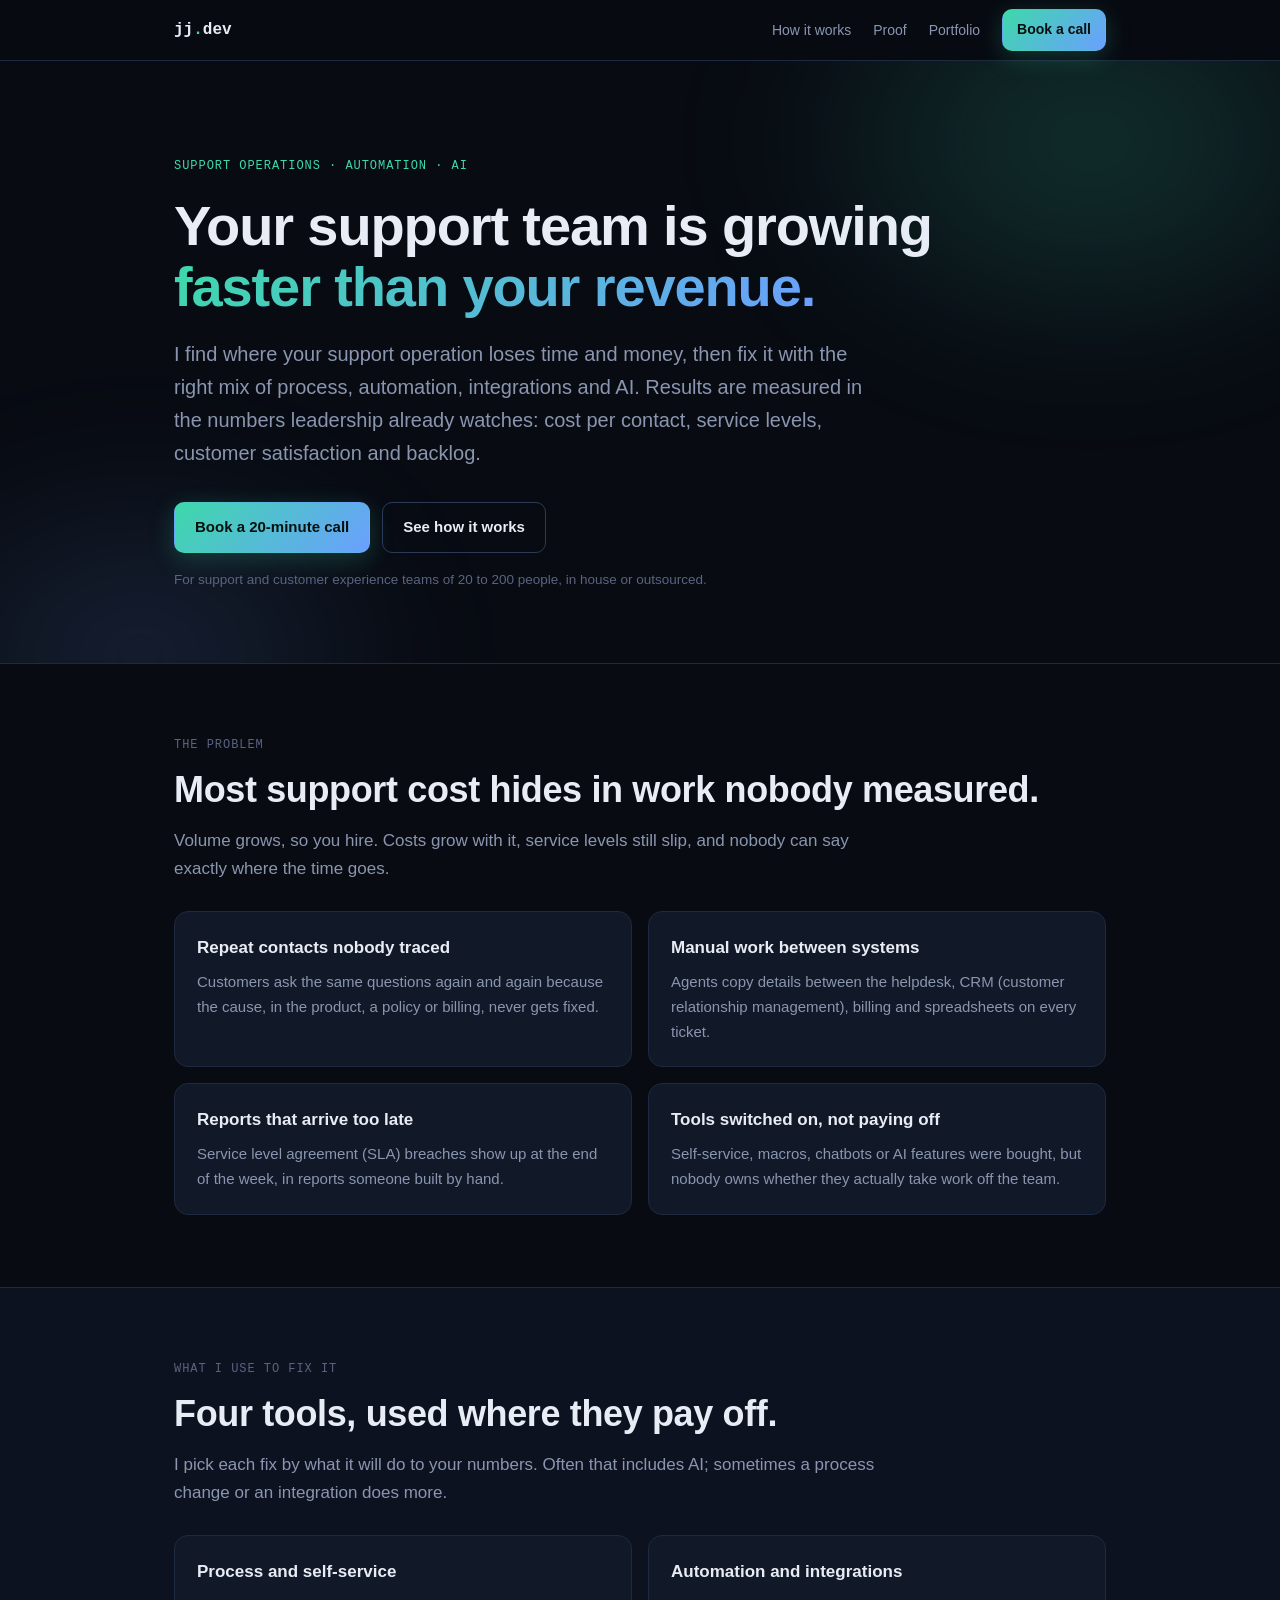
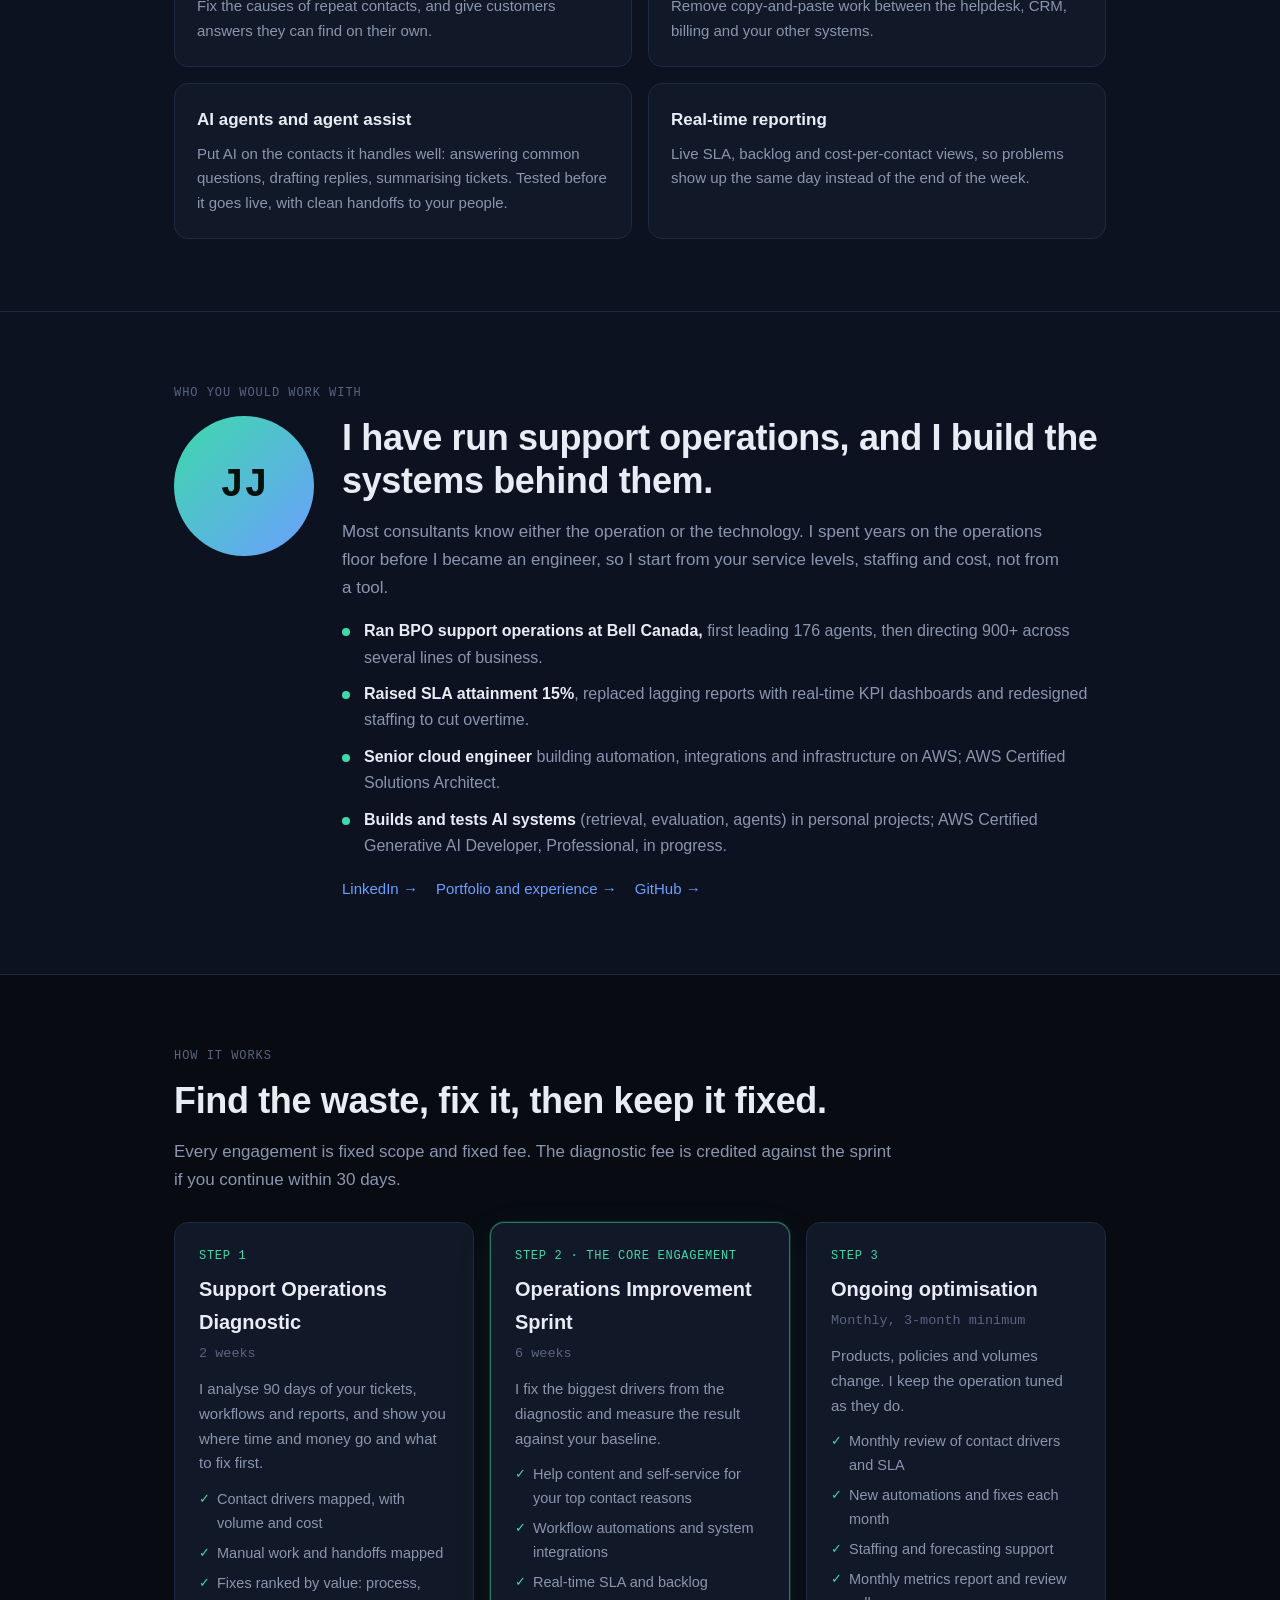
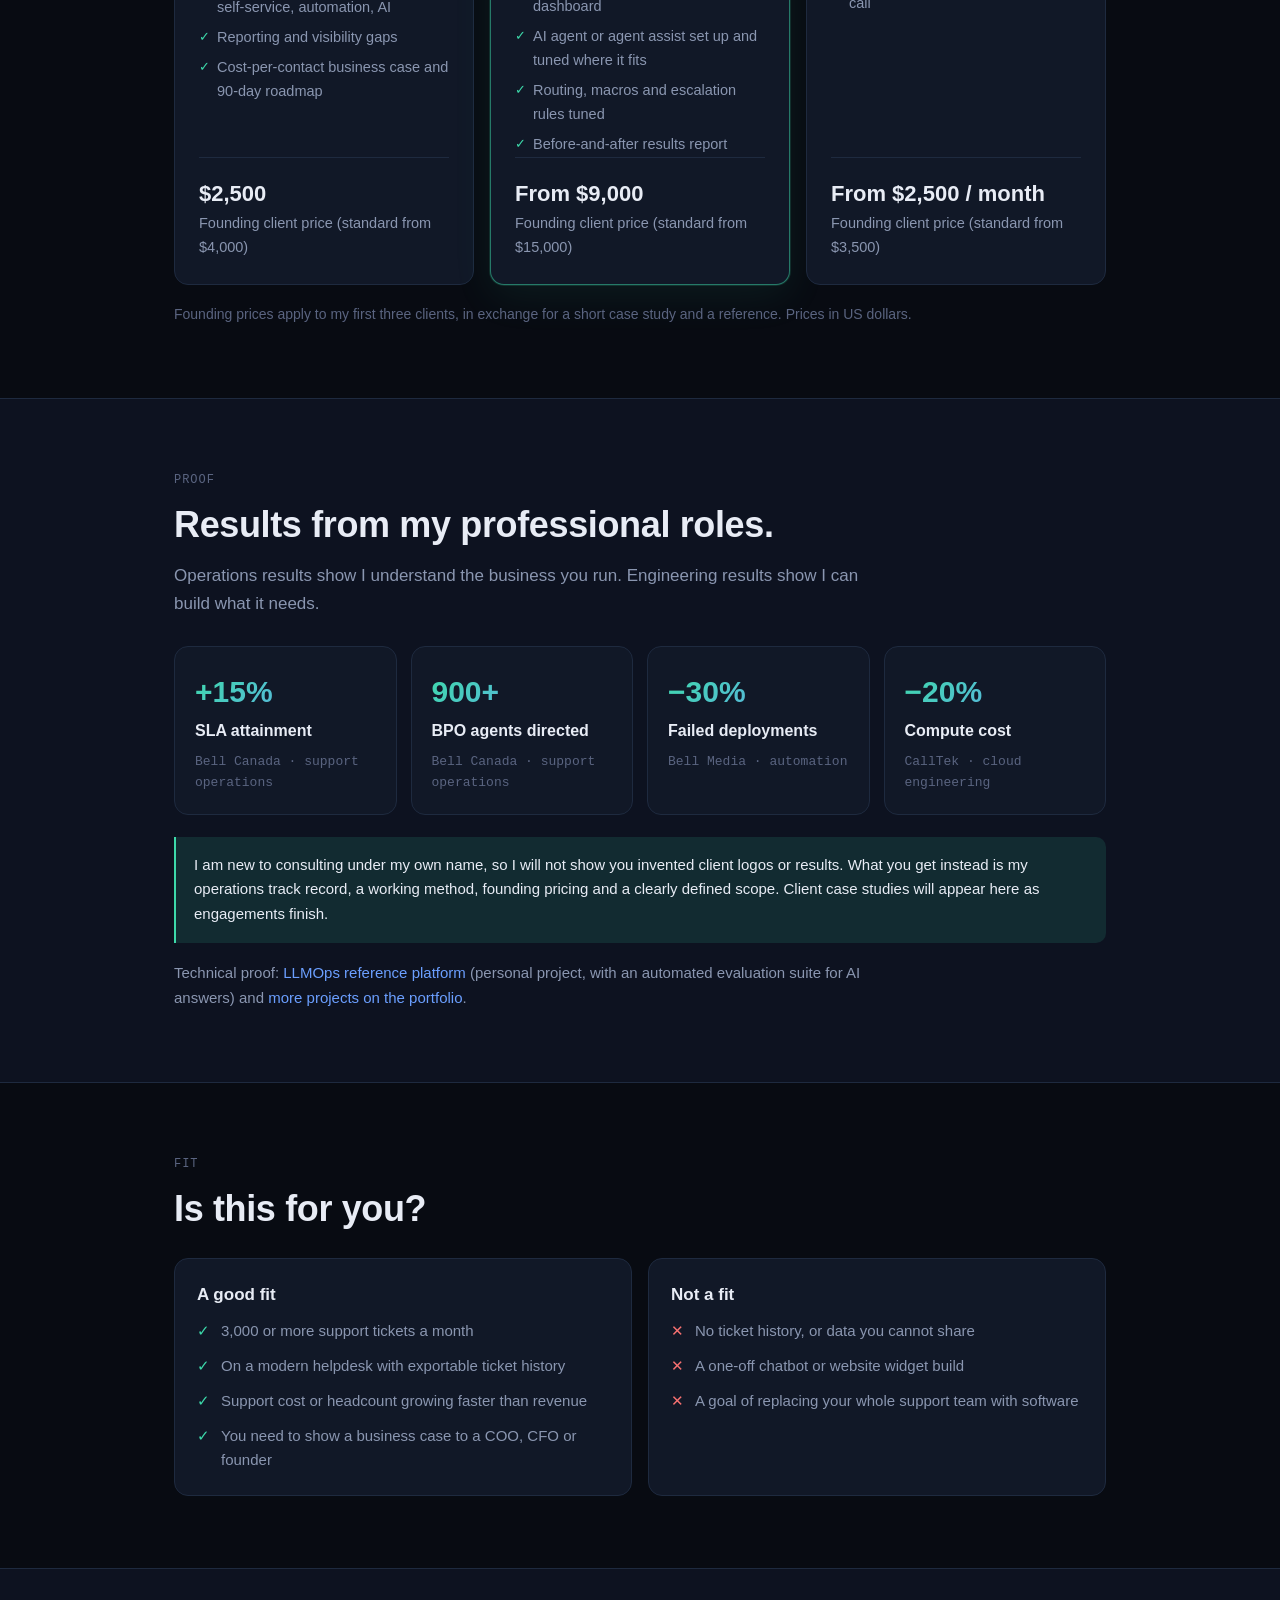
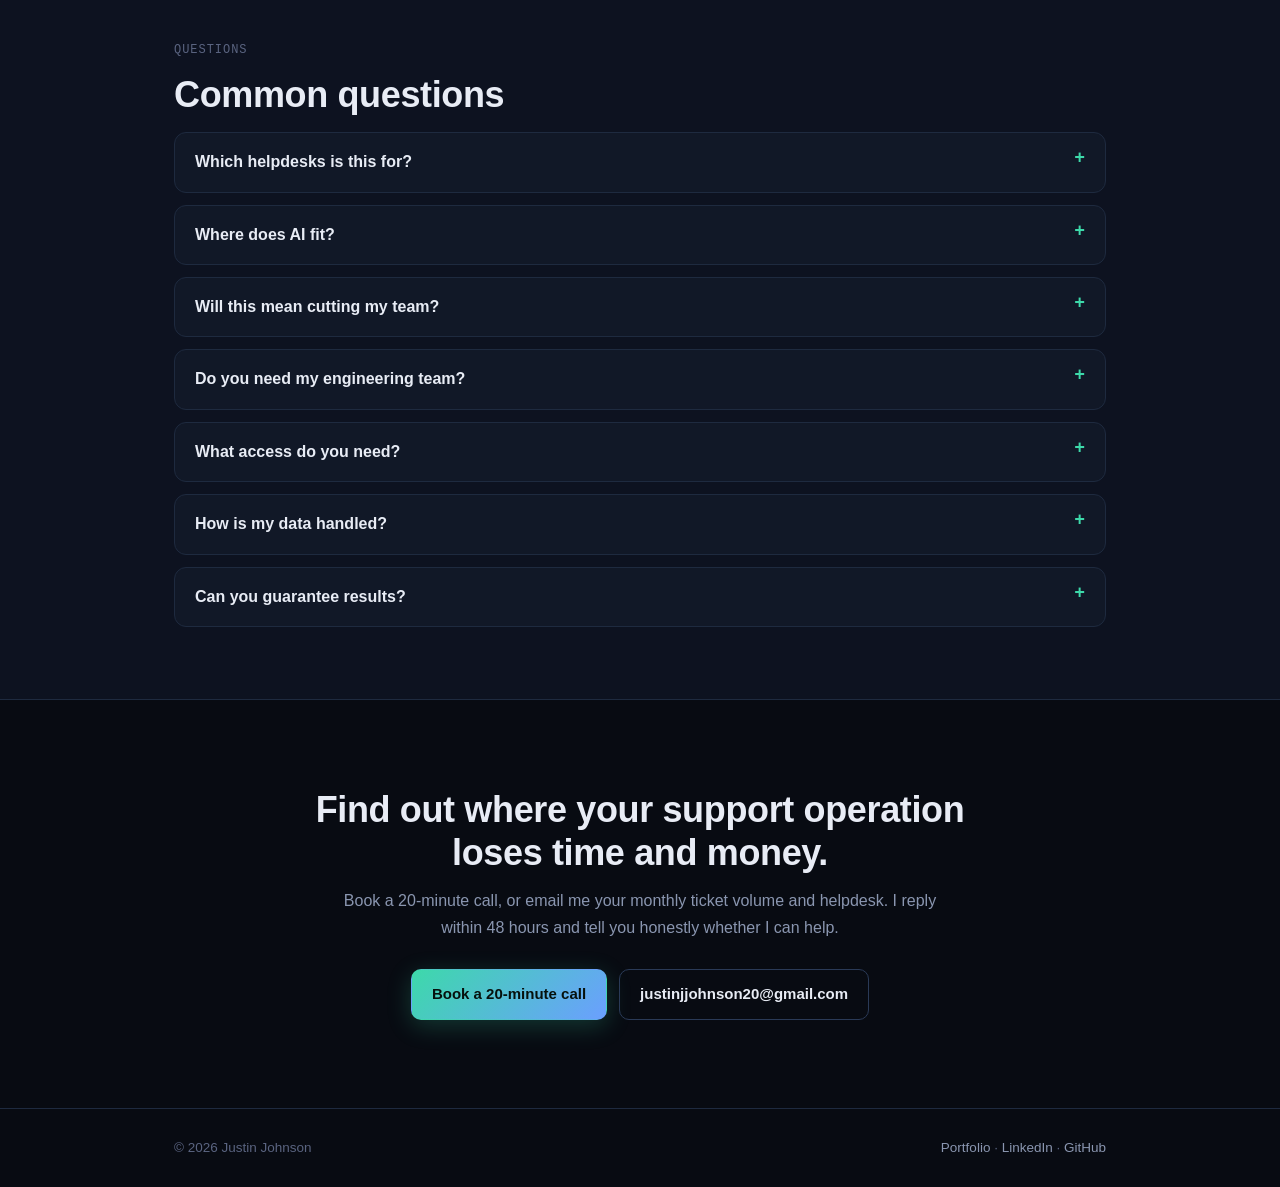
==== commit a7fcc29d: "Give AI a balanced place on the consulting page" ====
--- a/consulting/index.html
+++ b/consulting/index.html
@@ -4,7 +4,7 @@
 <meta charset="UTF-8">
 <meta name="viewport" content="width=device-width, initial-scale=1.0">
 <title>Work with Justin Johnson · Support Operations</title>
-<meta name="description" content="Your support team is growing faster than your revenue. A two-week diagnostic and six-week sprint that cut cost per contact and protect service levels.">
+<meta name="description" content="Your support team is growing faster than your revenue. A two-week diagnostic and six-week sprint that use process, automation and AI to cut cost per contact and protect service levels.">
 <meta name="author" content="Justin Johnson">
 <meta property="og:type" content="website">
 <meta property="og:url" content="https://threejay20.github.io/consulting/">
@@ -80,6 +80,8 @@
 .card { background: var(--card); border: 1px solid var(--border); border-radius: 14px; padding: 22px; }
 .card h3 { font-size: 17px; margin-bottom: 8px; }
 .card p { color: var(--text-dim); font-size: 15px; }
+.grid-2 { grid-template-columns: repeat(2, 1fr); }
+@media (max-width: 720px) { .grid-2 { grid-template-columns: 1fr; } }
 
 .about { display: grid; grid-template-columns: 140px 1fr; gap: 28px; align-items: start; margin-top: 8px; }
 .avatar { width: 140px; height: 140px; border-radius: 50%; background: var(--grad); display: flex; align-items: center; justify-content: center; font-family: var(--mono); font-size: 40px; font-weight: 700; color: #06110d; }
@@ -162,9 +164,9 @@
 
 <header class="hero">
   <div class="wrap">
-    <div class="eyebrow">Support operations · Justin Johnson</div>
+    <div class="eyebrow">Support operations · Automation · AI</div>
     <h1>Your support team is growing <span class="g">faster than your revenue.</span></h1>
-    <p class="lede">I find where your support operation loses time and money, then fix it with the right mix of process, automation, reporting and integrations. Results are measured in the numbers leadership already watches: cost per contact, service levels, customer satisfaction and backlog.</p>
+    <p class="lede">I find where your support operation loses time and money, then fix it with the right mix of process, automation, integrations and AI. Results are measured in the numbers leadership already watches: cost per contact, service levels, customer satisfaction and backlog.</p>
     <div class="cta-row">
       <a class="btn btn-primary js-book" href="mailto:justinjjohnson20@gmail.com?subject=20-minute%20call%20about%20support%20operations">Book a 20-minute call</a>
       <a class="btn btn-ghost" href="#how">See how it works</a>
@@ -178,7 +180,7 @@
     <div class="label">The problem</div>
     <h2>Most support cost hides in work nobody measured.</h2>
     <p class="sub">Volume grows, so you hire. Costs grow with it, service levels still slip, and nobody can say exactly where the time goes.</p>
-    <div class="problem-grid">
+    <div class="problem-grid grid-2">
       <div class="card">
         <h3>Repeat contacts nobody traced</h3>
         <p>Customers ask the same questions again and again because the cause, in the product, a policy or billing, never gets fixed.</p>
@@ -194,6 +196,32 @@
       <div class="card">
         <h3>Tools switched on, not paying off</h3>
         <p>Self-service, macros, chatbots or AI features were bought, but nobody owns whether they actually take work off the team.</p>
+      </div>
+    </div>
+  </div>
+</section>
+
+<section id="work" class="alt">
+  <div class="wrap">
+    <div class="label">What I use to fix it</div>
+    <h2>Four tools, used where they pay off.</h2>
+    <p class="sub">I pick each fix by what it will do to your numbers. Often that includes AI; sometimes a process change or an integration does more.</p>
+    <div class="problem-grid grid-2">
+      <div class="card">
+        <h3>Process and self-service</h3>
+        <p>Fix the causes of repeat contacts, and give customers answers they can find on their own.</p>
+      </div>
+      <div class="card">
+        <h3>Automation and integrations</h3>
+        <p>Remove copy-and-paste work between the helpdesk, CRM, billing and your other systems.</p>
+      </div>
+      <div class="card">
+        <h3>AI agents and agent assist</h3>
+        <p>Put AI on the contacts it handles well: answering common questions, drafting replies, summarising tickets. Tested before it goes live, with clean handoffs to your people.</p>
+      </div>
+      <div class="card">
+        <h3>Real-time reporting</h3>
+        <p>Live SLA, backlog and cost-per-contact views, so problems show up the same day instead of the end of the week.</p>
       </div>
     </div>
   </div>
@@ -211,6 +239,7 @@
           <li><strong>Ran BPO support operations at Bell Canada,</strong> first leading 176 agents, then directing 900+ across several lines of business.</li>
           <li><strong>Raised SLA attainment 15%</strong>, replaced lagging reports with real-time KPI dashboards and redesigned staffing to cut overtime.</li>
           <li><strong>Senior cloud engineer</strong> building automation, integrations and infrastructure on AWS; AWS Certified Solutions Architect.</li>
+          <li><strong>Builds and tests AI systems</strong> (retrieval, evaluation, agents) in personal projects; AWS Certified Generative AI Developer, Professional, in progress.</li>
         </ul>
         <div class="about-links">
           <a href="https://linkedin.com/in/justinjjohnson1" target="_blank" rel="noopener">LinkedIn →</a>
@@ -236,7 +265,7 @@
         <ul>
           <li>Contact drivers mapped, with volume and cost</li>
           <li>Manual work and handoffs mapped</li>
-          <li>Fixes ranked by value: process, self-service, automation</li>
+          <li>Fixes ranked by value: process, self-service, automation, AI</li>
           <li>Reporting and visibility gaps</li>
           <li>Cost-per-contact business case and 90-day roadmap</li>
         </ul>
@@ -251,6 +280,7 @@
           <li>Help content and self-service for your top contact reasons</li>
           <li>Workflow automations and system integrations</li>
           <li>Real-time SLA and backlog dashboard</li>
+          <li>AI agent or agent assist set up and tuned where it fits</li>
           <li>Routing, macros and escalation rules tuned</li>
           <li>Before-and-after results report</li>
         </ul>
@@ -286,7 +316,7 @@
       <div class="proof"><div class="num">−20%</div><div class="what">Compute cost</div><div class="where">CallTek · cloud engineering</div></div>
     </div>
     <div class="honest">I am new to consulting under my own name, so I will not show you invented client logos or results. What you get instead is my operations track record, a working method, founding pricing and a clearly defined scope. Client case studies will appear here as engagements finish.</div>
-    <p class="sub" style="margin-top:18px;font-size:15px">More on my background and projects on the <a href="../">portfolio</a>.</p>
+    <p class="sub" style="margin-top:18px;font-size:15px">Technical proof: <a href="https://github.com/threejay20/homelab-ai-stack" target="_blank" rel="noopener">LLMOps reference platform</a> (personal project, with an automated evaluation suite for AI answers) and <a href="../#projects">more projects on the portfolio</a>.</p>
   </div>
 </section>
 
@@ -325,8 +355,8 @@
       <p>Zendesk, Intercom, Freshdesk, Gorgias and Salesforce Service Cloud. If you use something else, ask; the method works on any system that can export ticket history.</p>
     </details>
     <details>
-      <summary>Is this an AI project?</summary>
-      <p>Not necessarily. AI is one tool among several. Many of the biggest wins come from fixing repeat contacts, removing manual steps and giving leaders real-time numbers. Where AI fits, for example answering common questions or helping agents, I set it up and measure it like any other change.</p>
+      <summary>Where does AI fit?</summary>
+      <p>Wherever it pays off. AI is often one of the biggest levers, for example answering common questions, drafting replies or summarising tickets for agents. I set it up alongside the process, content and integration fixes it depends on, test it before customers see it, and measure it like any other change.</p>
     </details>
     <details>
       <summary>Will this mean cutting my team?</summary>
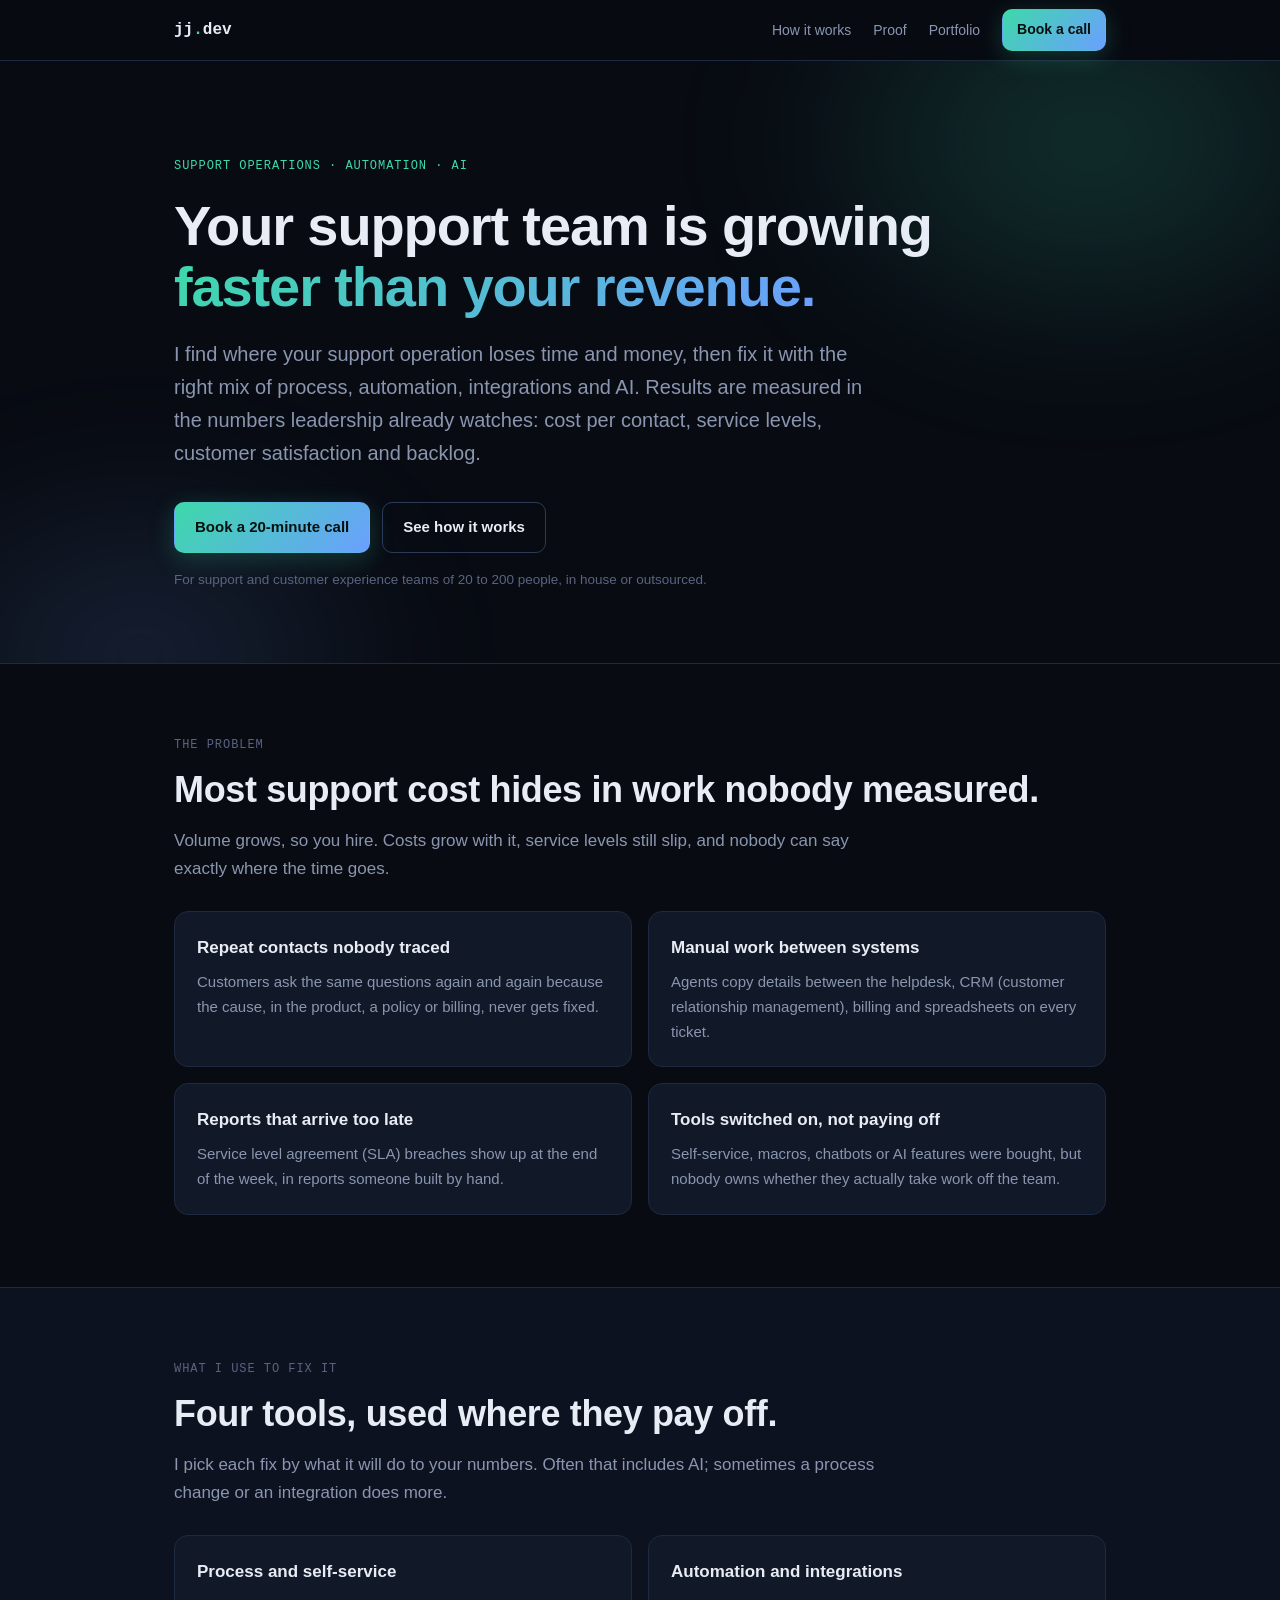
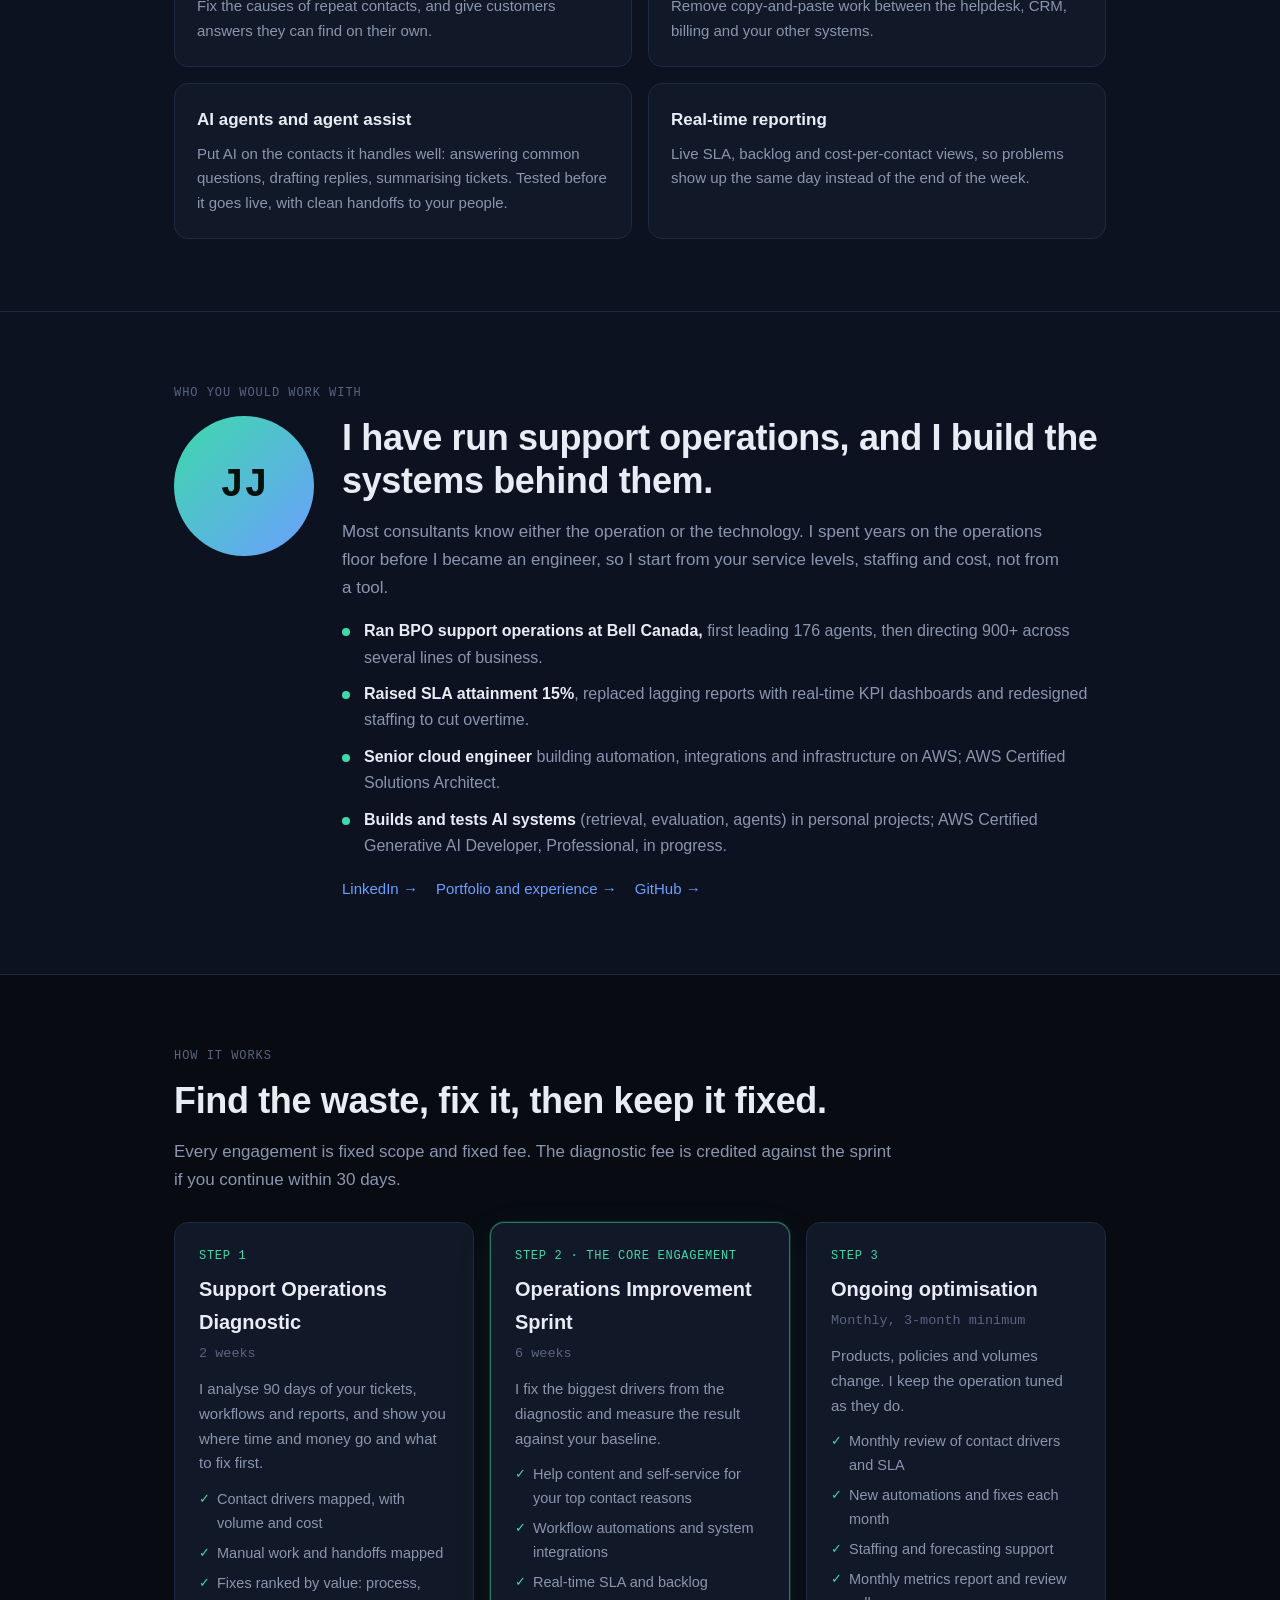
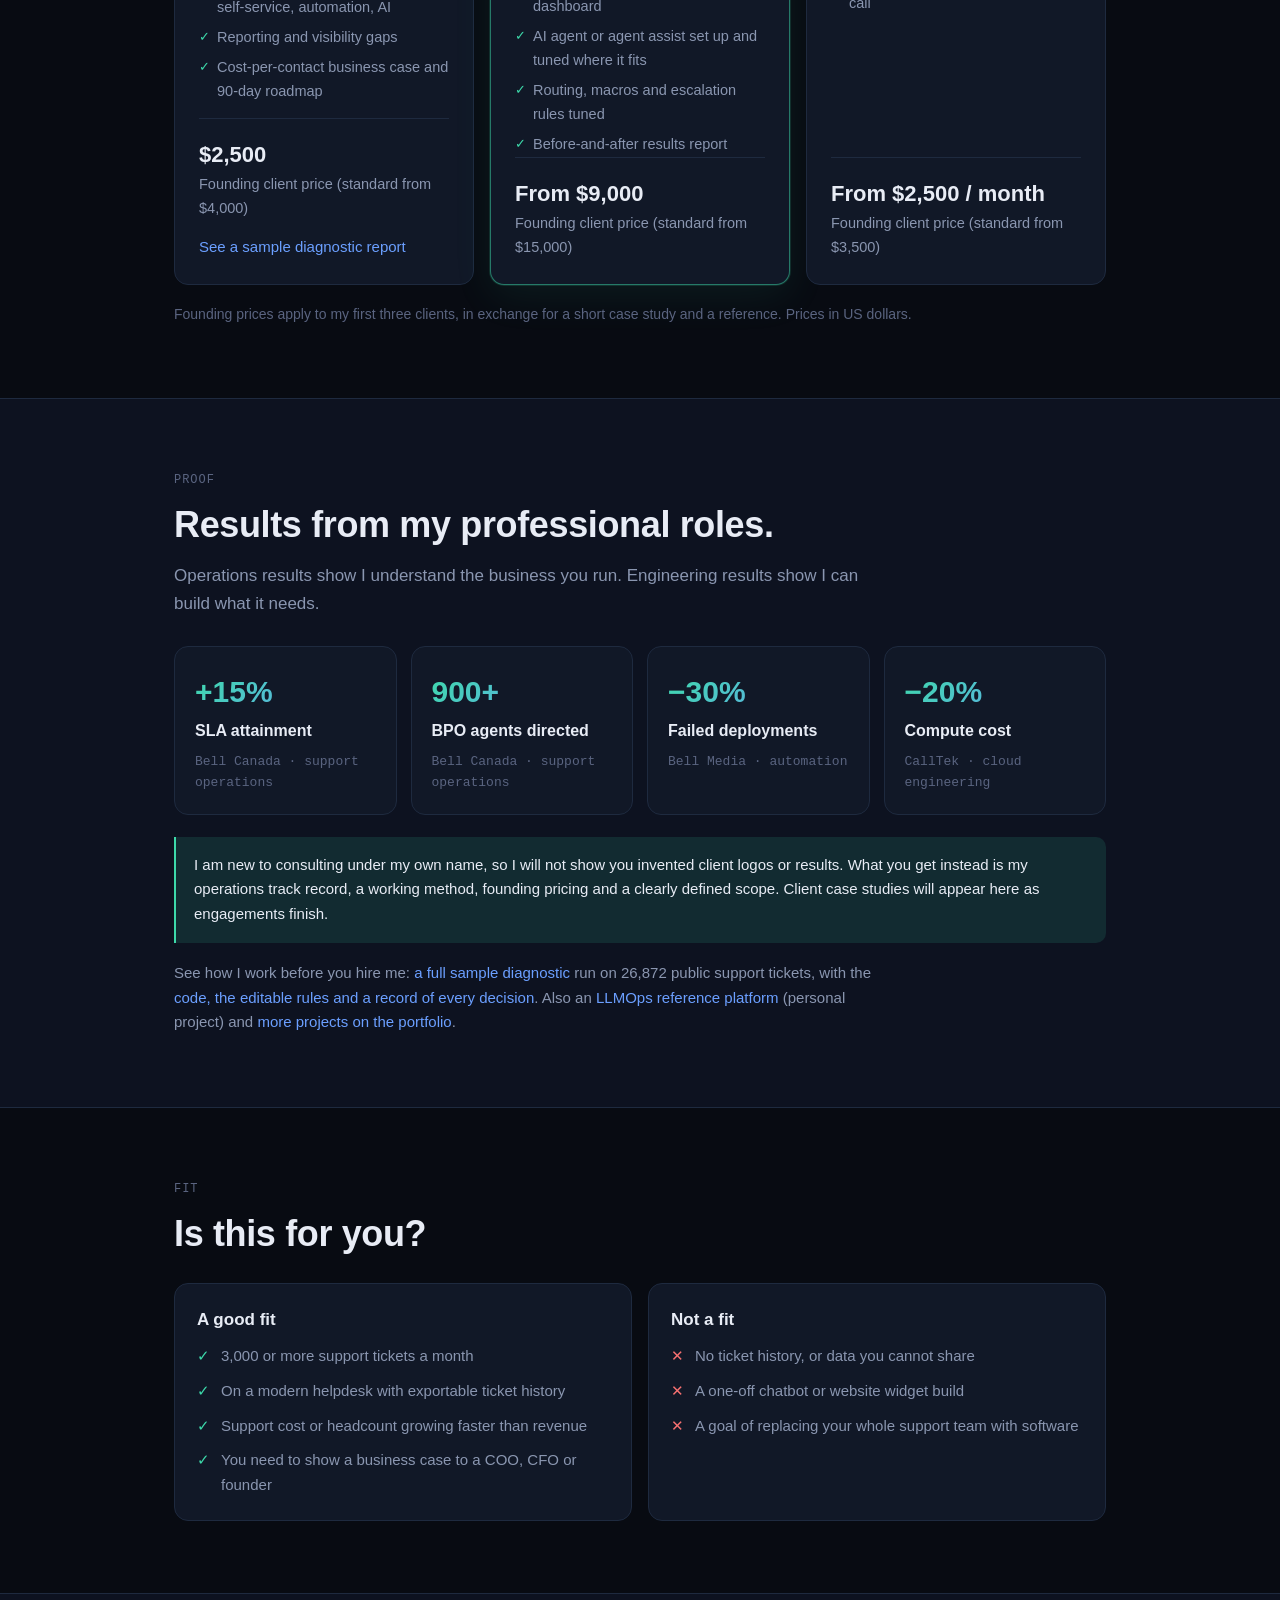
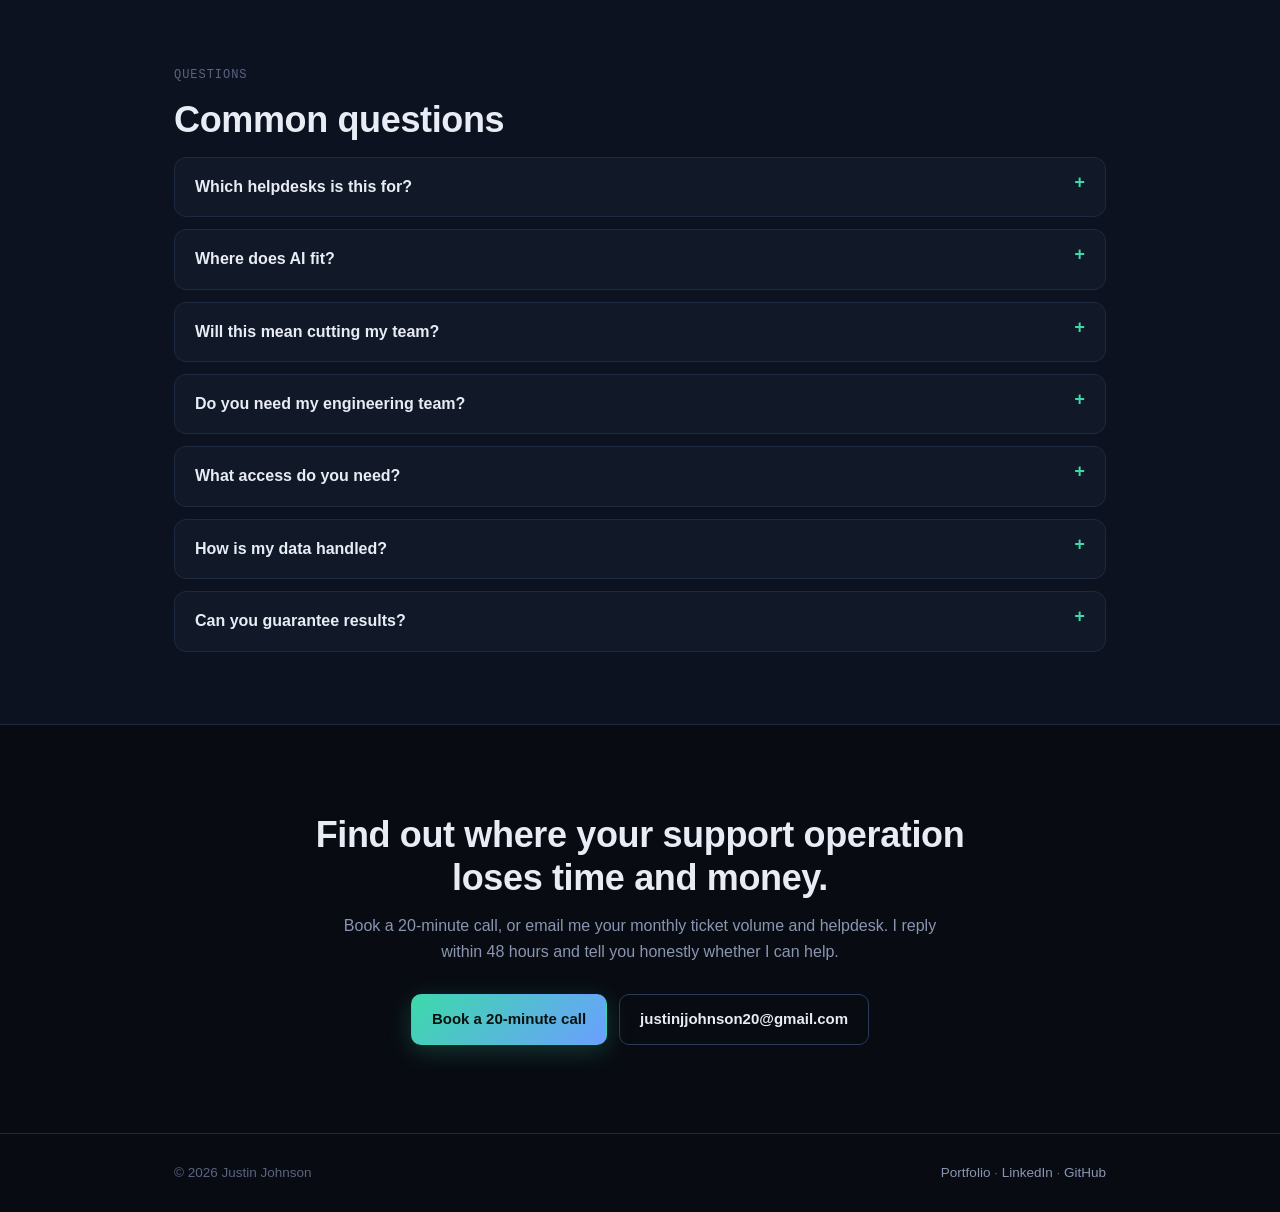
==== commit 4049c60f: "Feature the ticket diagnostic on the portfolio and link the sample report from the consulting page" ====
--- a/consulting/index.html
+++ b/consulting/index.html
@@ -270,6 +270,7 @@
           <li>Cost-per-contact business case and 90-day roadmap</li>
         </ul>
         <div class="price"><strong>$2,500</strong>Founding client price (standard from $4,000)</div>
+        <p class="price-note" style="margin-top:14px"><a href="../work/ticket-diagnostic/">See a sample diagnostic report</a></p>
       </div>
       <div class="step featured">
         <div class="step-num">Step 2 · The core engagement</div>
@@ -316,7 +317,7 @@
       <div class="proof"><div class="num">−20%</div><div class="what">Compute cost</div><div class="where">CallTek · cloud engineering</div></div>
     </div>
     <div class="honest">I am new to consulting under my own name, so I will not show you invented client logos or results. What you get instead is my operations track record, a working method, founding pricing and a clearly defined scope. Client case studies will appear here as engagements finish.</div>
-    <p class="sub" style="margin-top:18px;font-size:15px">Technical proof: <a href="https://github.com/threejay20/homelab-ai-stack" target="_blank" rel="noopener">LLMOps reference platform</a> (personal project, with an automated evaluation suite for AI answers) and <a href="../#projects">more projects on the portfolio</a>.</p>
+    <p class="sub" style="margin-top:18px;font-size:15px">See how I work before you hire me: <a href="../work/ticket-diagnostic/">a full sample diagnostic</a> run on 26,872 public support tickets, with the <a href="https://github.com/threejay20/ticket-diagnostic" target="_blank" rel="noopener">code, the editable rules and a record of every decision</a>. Also an <a href="https://github.com/threejay20/homelab-ai-stack" target="_blank" rel="noopener">LLMOps reference platform</a> (personal project) and <a href="../#projects">more projects on the portfolio</a>.</p>
   </div>
 </section>
 
